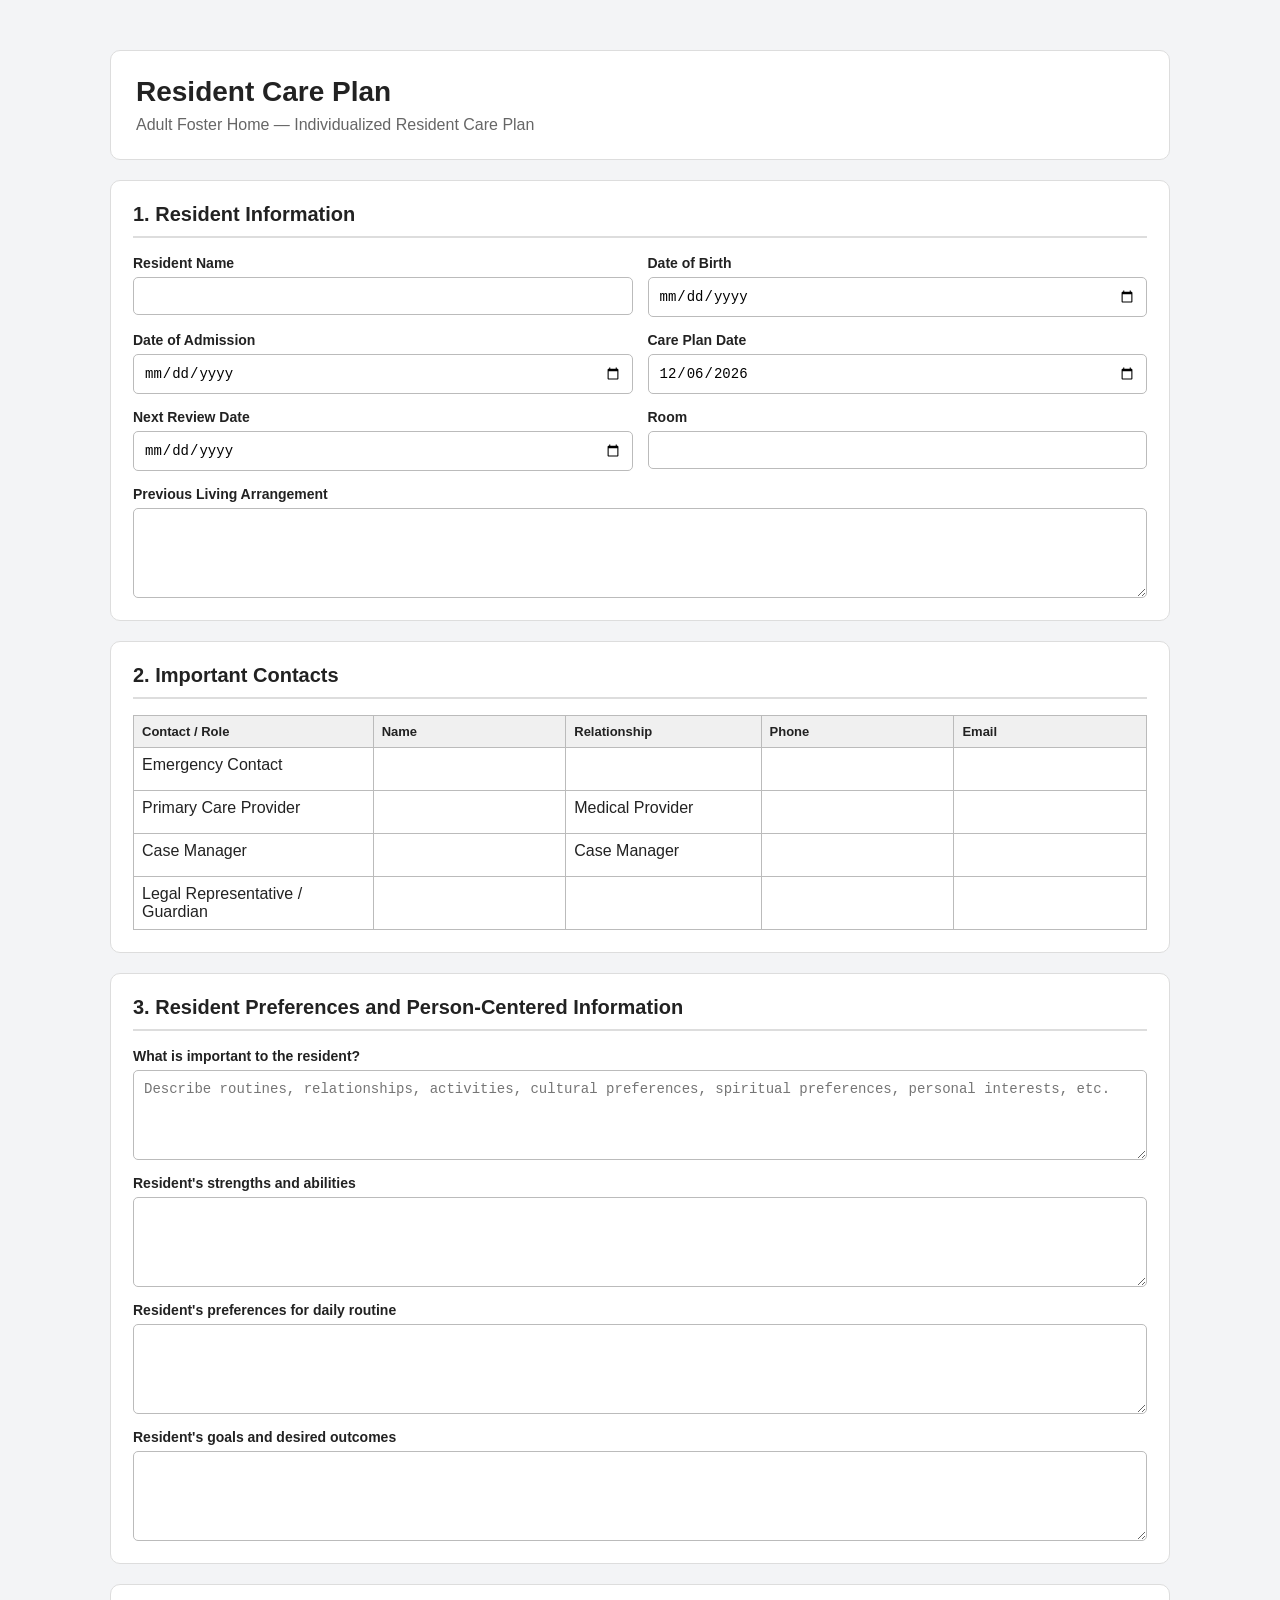
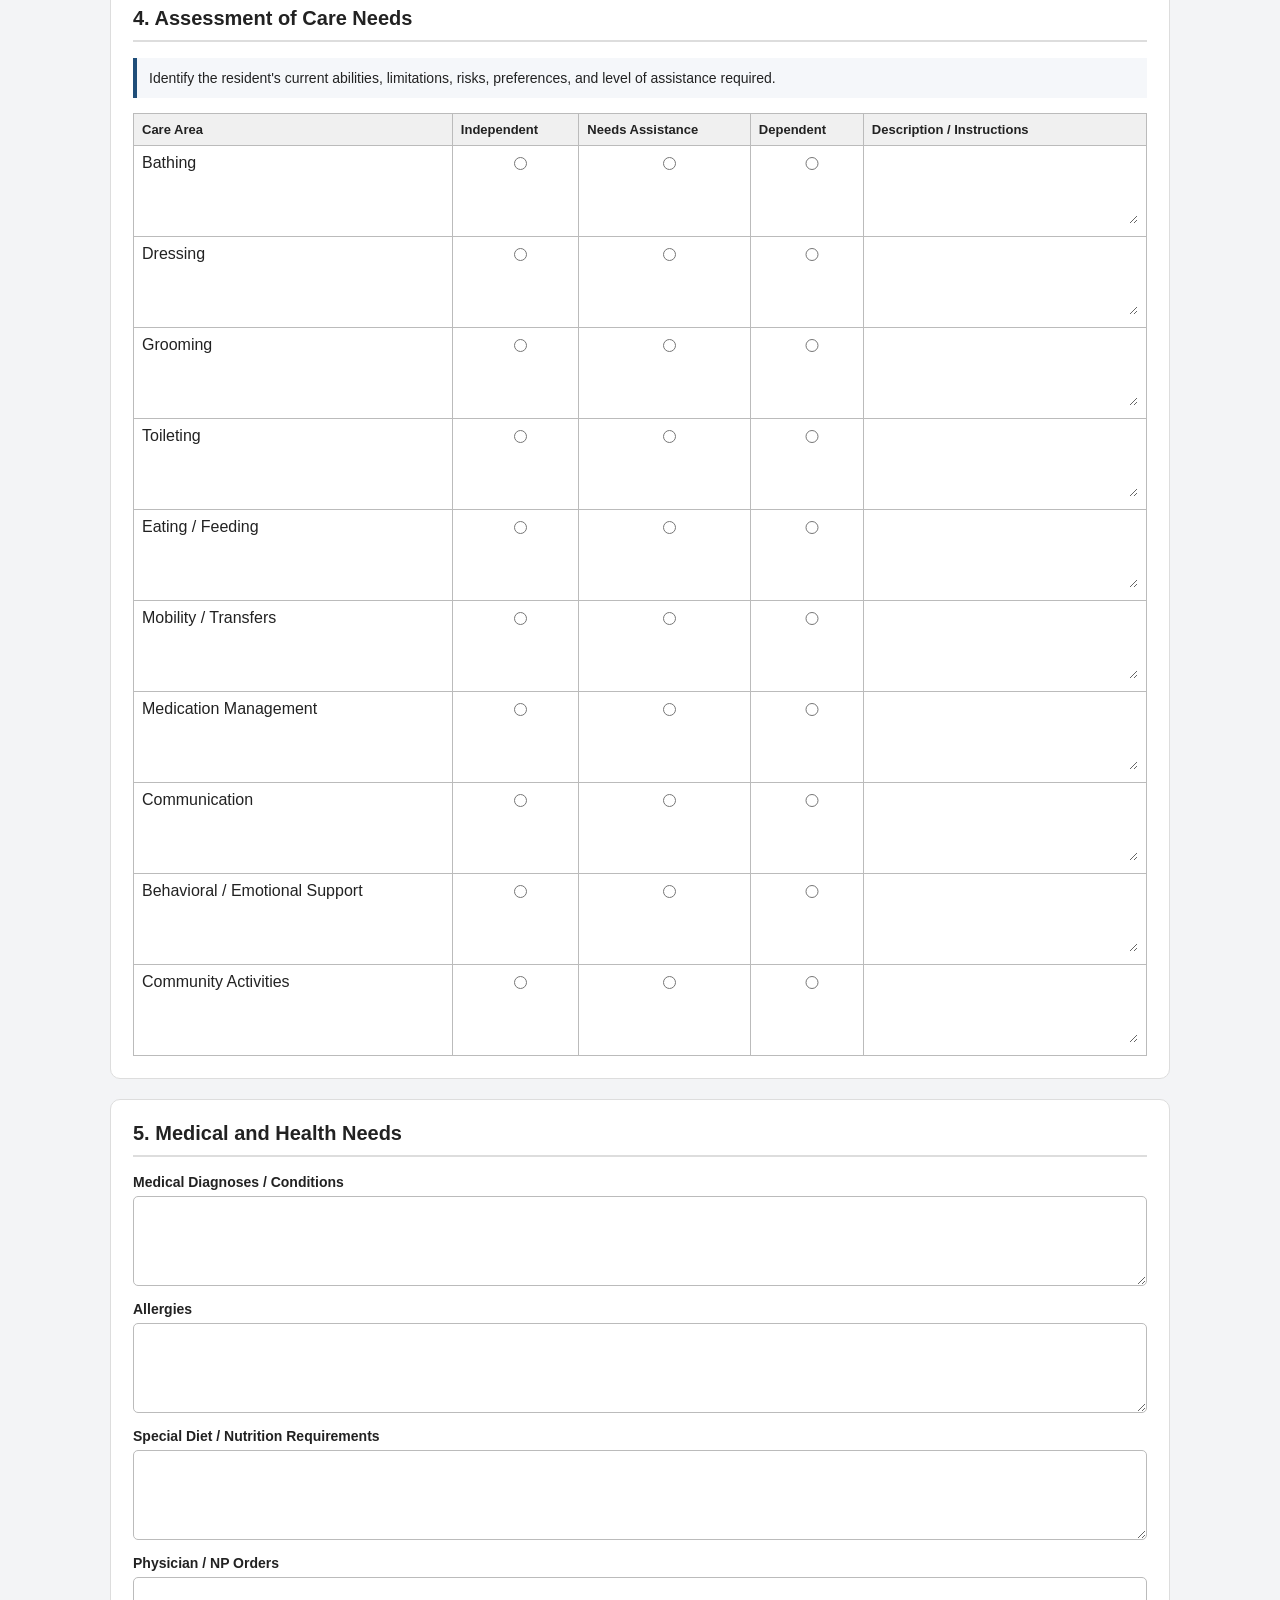
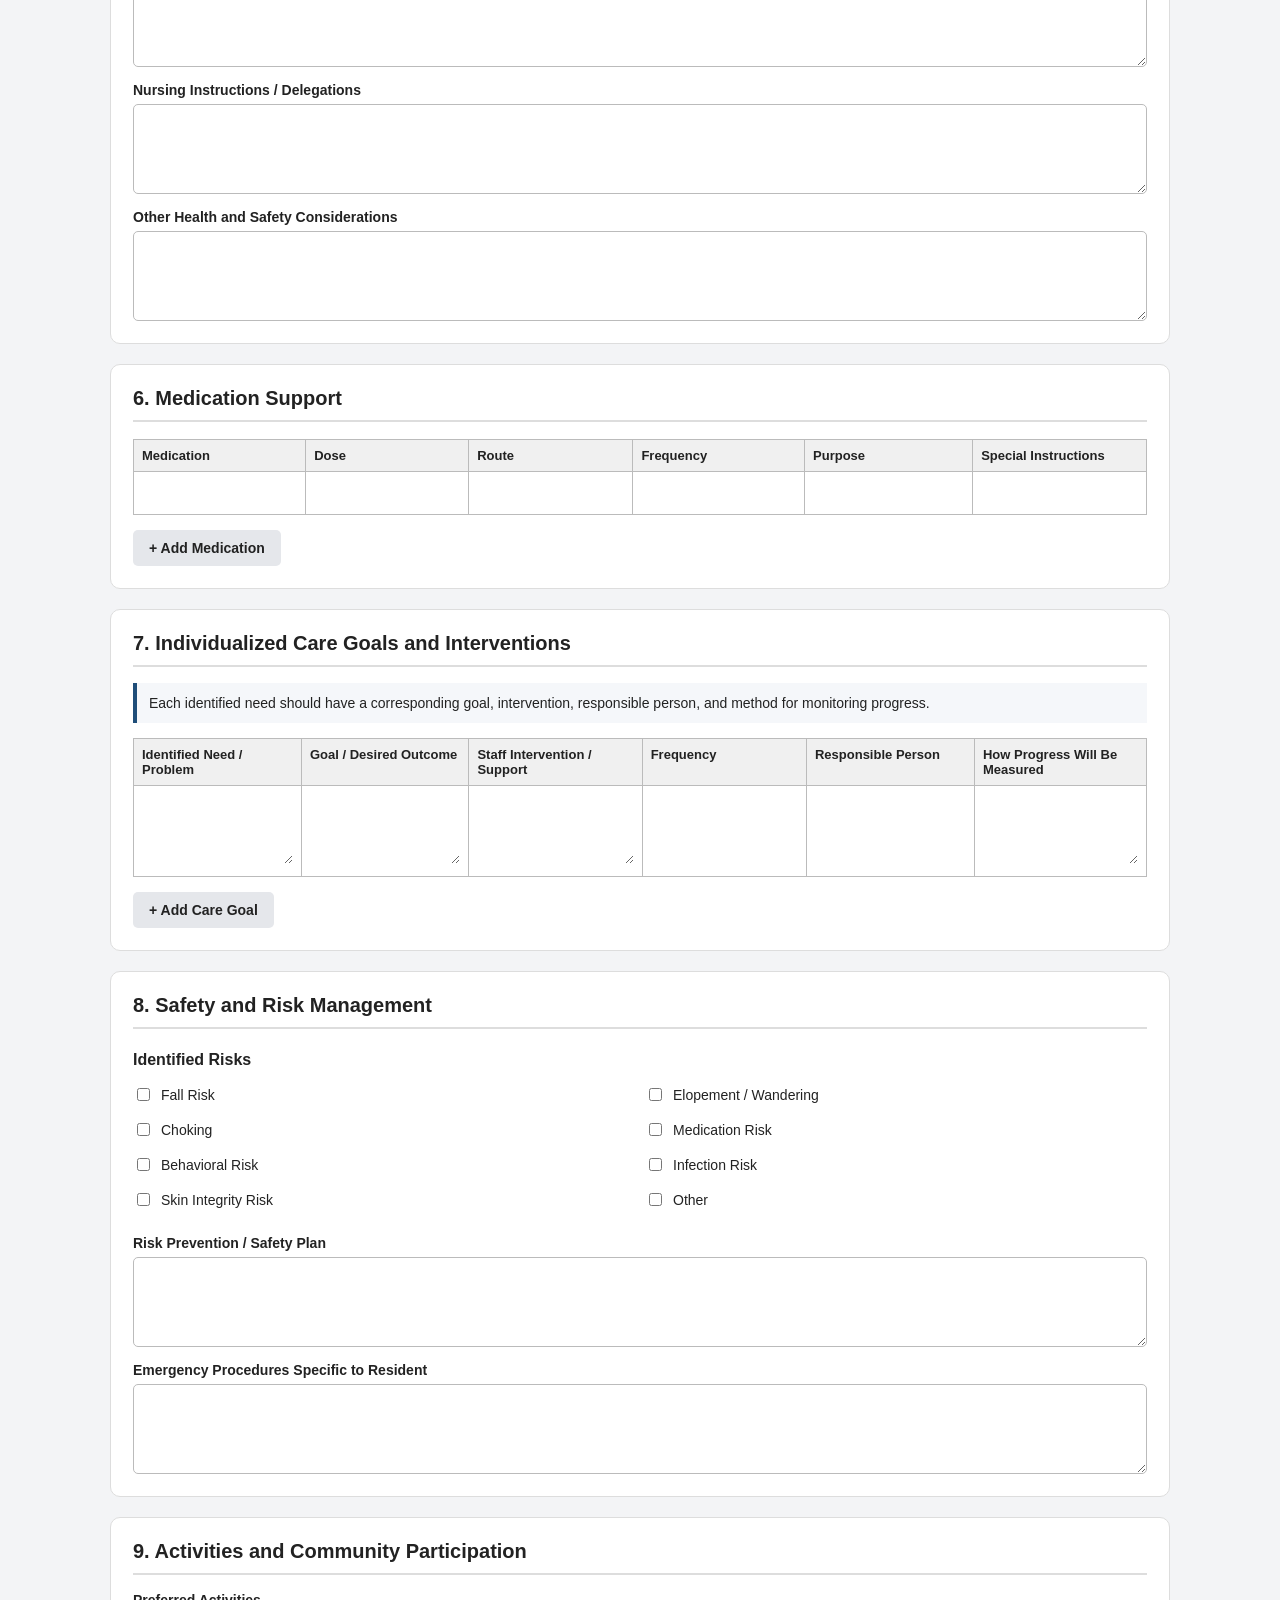
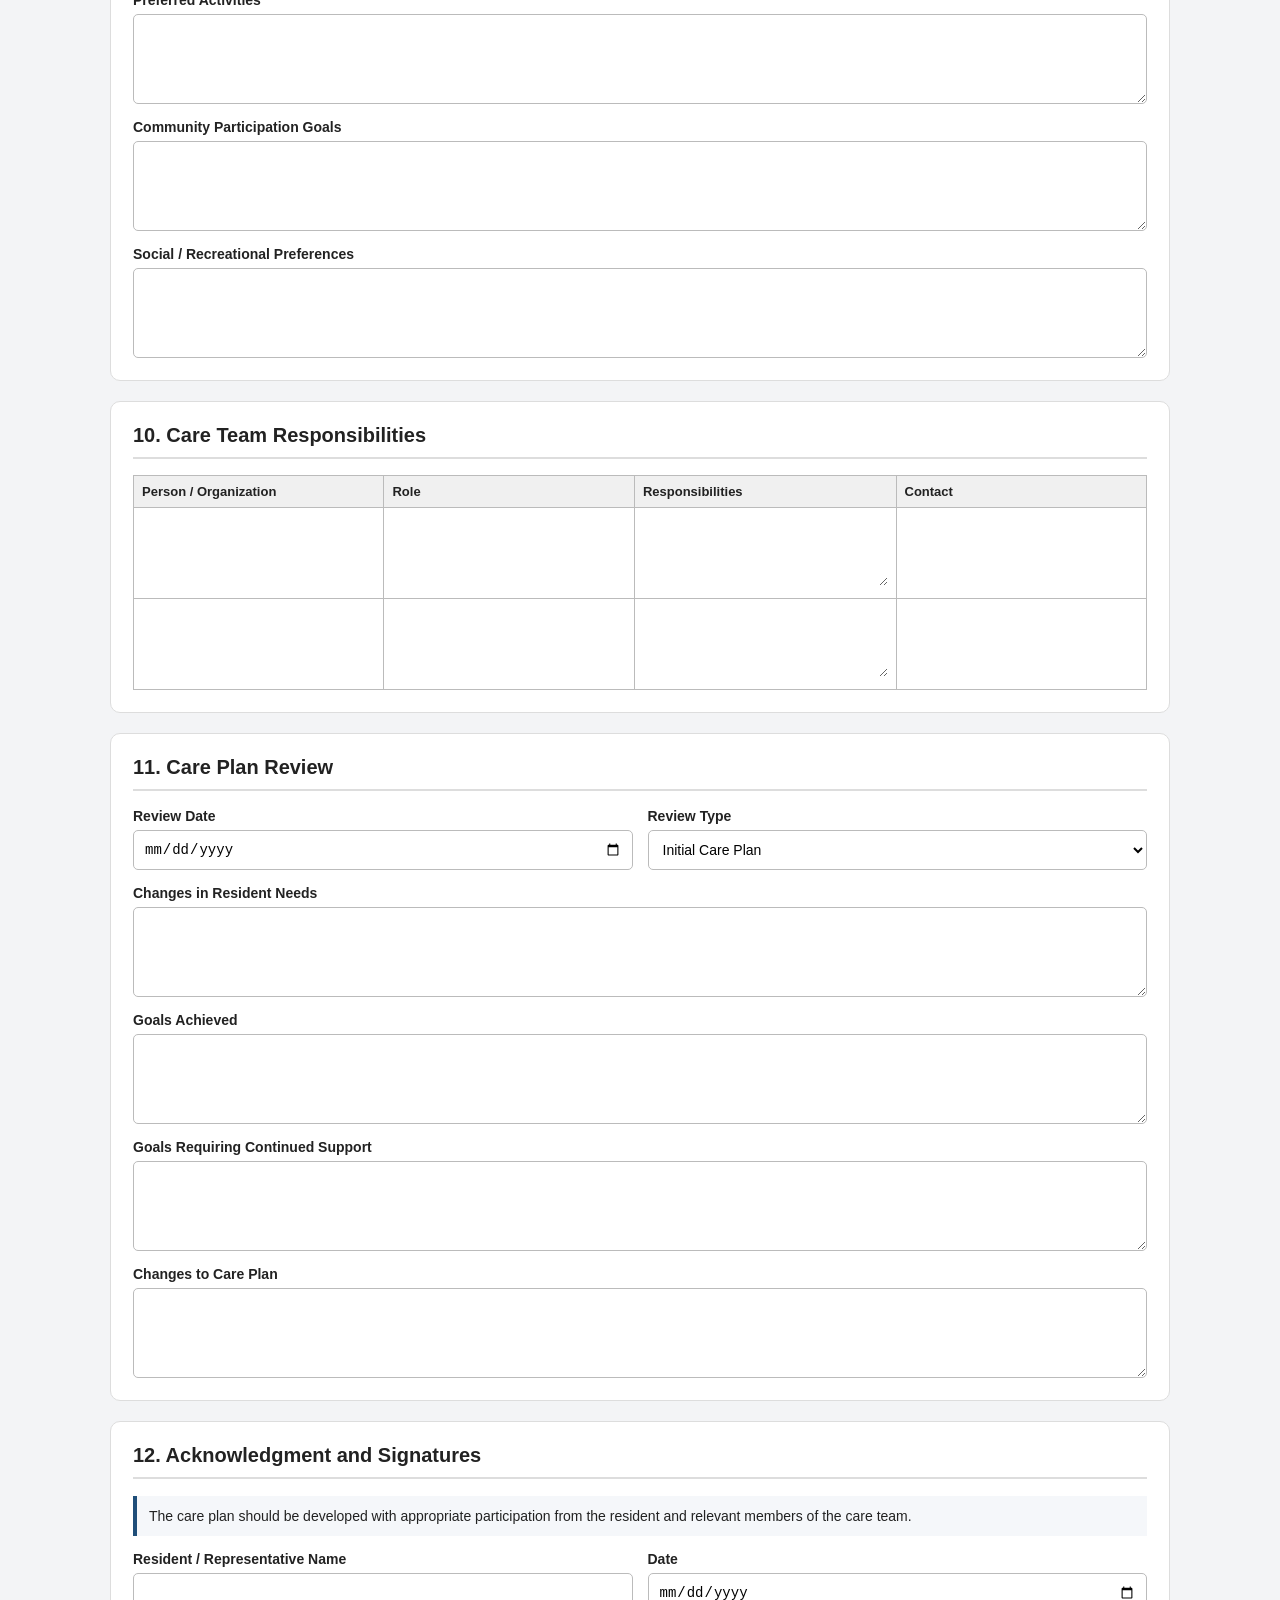
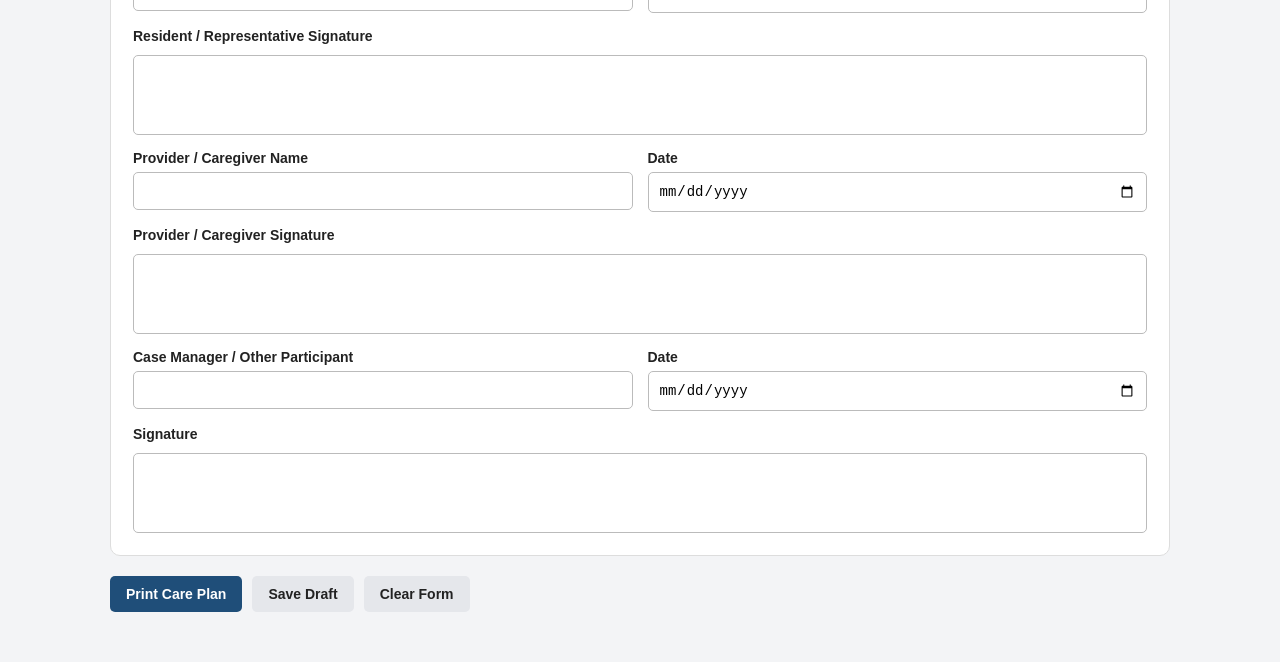
==== adl.html @ 26e9fd8a "servos web" ====
<!DOCTYPE html>
<html lang="en">
<head>
<meta charset="UTF-8">
<meta name="viewport" content="width=device-width, initial-scale=1.0">

<title>Resident Care Plan</title>

<style>
    * {
        box-sizing: border-box;
    }

    body {
        margin: 0;
        font-family: Arial, Helvetica, sans-serif;
        background: #f3f4f6;
        color: #222;
    }

    .container {
        max-width: 1100px;
        margin: 30px auto;
        padding: 20px;
    }

    .header {
        background: white;
        padding: 25px;
        border-radius: 10px;
        margin-bottom: 20px;
        border: 1px solid #ddd;
    }

    .header h1 {
        margin: 0 0 8px;
        font-size: 28px;
    }

    .header p {
        margin: 0;
        color: #666;
    }

    .section {
        background: white;
        padding: 22px;
        margin-bottom: 20px;
        border-radius: 10px;
        border: 1px solid #ddd;
    }

    .section h2 {
        margin-top: 0;
        padding-bottom: 10px;
        border-bottom: 2px solid #ddd;
        font-size: 20px;
    }

    .section h3 {
        font-size: 16px;
        margin-top: 22px;
    }

    .grid {
        display: grid;
        grid-template-columns: repeat(2, 1fr);
        gap: 15px;
    }

    .grid-3 {
        display: grid;
        grid-template-columns: repeat(3, 1fr);
        gap: 15px;
    }

    .field {
        display: flex;
        flex-direction: column;
    }

    label {
        font-weight: 600;
        margin-bottom: 6px;
        font-size: 14px;
    }

    input,
    select,
    textarea {
        width: 100%;
        padding: 10px;
        border: 1px solid #bbb;
        border-radius: 5px;
        font-size: 14px;
        background: white;
    }

    textarea {
        min-height: 90px;
        resize: vertical;
    }

    .full {
        grid-column: 1 / -1;
    }

    .checkbox-grid {
        display: grid;
        grid-template-columns: repeat(2, 1fr);
        gap: 10px;
    }

    .checkbox-item {
        display: flex;
        align-items: center;
        gap: 8px;
        font-weight: normal;
    }

    .checkbox-item input {
        width: auto;
    }

    table {
        width: 100%;
        border-collapse: collapse;
        margin-top: 15px;
    }

    th,
    td {
        border: 1px solid #bbb;
        padding: 8px;
        vertical-align: top;
    }

    th {
        background: #f0f0f0;
        text-align: left;
        font-size: 13px;
    }

    td input,
    td textarea,
    td select {
        border: none;
        border-radius: 0;
        padding: 5px;
    }

    td textarea {
        min-height: 70px;
    }

    .button-row {
        display: flex;
        gap: 10px;
        margin-top: 15px;
        flex-wrap: wrap;
    }

    button {
        padding: 10px 16px;
        border: none;
        border-radius: 5px;
        cursor: pointer;
        font-size: 14px;
        font-weight: 600;
    }

    .primary {
        background: #1f4e79;
        color: white;
    }

    .secondary {
        background: #e5e7eb;
        color: #222;
    }

    .danger {
        background: #b42318;
        color: white;
    }

    .signature-box {
        height: 80px;
        border: 1px solid #bbb;
        border-radius: 5px;
        margin-top: 5px;
    }

    .notice {
        padding: 12px;
        background: #f5f7fa;
        border-left: 4px solid #1f4e79;
        margin-bottom: 15px;
        font-size: 14px;
    }

    .review-status {
        padding: 10px;
        background: #f8f8f8;
        border-radius: 5px;
        margin-top: 10px;
    }

    @media (max-width: 700px) {
        .grid,
        .grid-3,
        .checkbox-grid {
            grid-template-columns: 1fr;
        }

        .container {
            margin: 10px auto;
            padding: 10px;
        }

        table {
            font-size: 12px;
        }

        .section {
            padding: 15px;
        }
    }

    @media print {
        body {
            background: white;
        }

        .container {
            max-width: none;
            margin: 0;
        }

        .button-row {
            display: none;
        }

        .section {
            border: 1px solid #999;
            break-inside: avoid;
        }
    }
</style>
</head>

<body>

<div class="container">

    <div class="header">
        <h1>Resident Care Plan</h1>
        <p>Adult Foster Home — Individualized Resident Care Plan</p>
    </div>

    <!-- RESIDENT INFORMATION -->

    <div class="section">

        <h2>1. Resident Information</h2>

        <div class="grid">

            <div class="field">
                <label>Resident Name</label>
                <input type="text" id="residentName">
            </div>

            <div class="field">
                <label>Date of Birth</label>
                <input type="date" id="dob">
            </div>

            <div class="field">
                <label>Date of Admission</label>
                <input type="date" id="admissionDate">
            </div>

            <div class="field">
                <label>Care Plan Date</label>
                <input type="date" id="carePlanDate">
            </div>

            <div class="field">
                <label>Next Review Date</label>
                <input type="date" id="reviewDate">
            </div>

            <div class="field">
                <label>Room</label>
                <input type="text">
            </div>

            <div class="field full">
                <label>Previous Living Arrangement</label>
                <textarea></textarea>
            </div>

        </div>

    </div>


    <!-- CONTACTS -->

    <div class="section">

        <h2>2. Important Contacts</h2>

        <table>

            <thead>
                <tr>
                    <th>Contact / Role</th>
                    <th>Name</th>
                    <th>Relationship</th>
                    <th>Phone</th>
                    <th>Email</th>
                </tr>
            </thead>

            <tbody>

                <tr>
                    <td>Emergency Contact</td>
                    <td><input type="text"></td>
                    <td><input type="text"></td>
                    <td><input type="tel"></td>
                    <td><input type="email"></td>
                </tr>

                <tr>
                    <td>Primary Care Provider</td>
                    <td><input type="text"></td>
                    <td>Medical Provider</td>
                    <td><input type="tel"></td>
                    <td><input type="email"></td>
                </tr>

                <tr>
                    <td>Case Manager</td>
                    <td><input type="text"></td>
                    <td>Case Manager</td>
                    <td><input type="tel"></td>
                    <td><input type="email"></td>
                </tr>

                <tr>
                    <td>Legal Representative / Guardian</td>
                    <td><input type="text"></td>
                    <td><input type="text"></td>
                    <td><input type="tel"></td>
                    <td><input type="email"></td>
                </tr>

            </tbody>

        </table>

    </div>


    <!-- PERSON CENTERED INFORMATION -->

    <div class="section">

        <h2>3. Resident Preferences and Person-Centered Information</h2>

        <div class="grid">

            <div class="field full">
                <label>What is important to the resident?</label>
                <textarea
                    placeholder="Describe routines, relationships, activities, cultural preferences, spiritual preferences, personal interests, etc."></textarea>
            </div>

            <div class="field full">
                <label>Resident's strengths and abilities</label>
                <textarea></textarea>
            </div>

            <div class="field full">
                <label>Resident's preferences for daily routine</label>
                <textarea></textarea>
            </div>

            <div class="field full">
                <label>Resident's goals and desired outcomes</label>
                <textarea></textarea>
            </div>

        </div>

    </div>


    <!-- ASSESSMENT -->

    <div class="section">

        <h2>4. Assessment of Care Needs</h2>

        <div class="notice">
            Identify the resident's current abilities, limitations, risks, preferences,
            and level of assistance required.
        </div>

        <table>

            <thead>
                <tr>
                    <th>Care Area</th>
                    <th>Independent</th>
                    <th>Needs Assistance</th>
                    <th>Dependent</th>
                    <th>Description / Instructions</th>
                </tr>
            </thead>

            <tbody>

                <tr>
                    <td>Bathing</td>
                    <td><input type="radio" name="bathing"></td>
                    <td><input type="radio" name="bathing"></td>
                    <td><input type="radio" name="bathing"></td>
                    <td><textarea></textarea></td>
                </tr>

                <tr>
                    <td>Dressing</td>
                    <td><input type="radio" name="dressing"></td>
                    <td><input type="radio" name="dressing"></td>
                    <td><input type="radio" name="dressing"></td>
                    <td><textarea></textarea></td>
                </tr>

                <tr>
                    <td>Grooming</td>
                    <td><input type="radio" name="grooming"></td>
                    <td><input type="radio" name="grooming"></td>
                    <td><input type="radio" name="grooming"></td>
                    <td><textarea></textarea></td>
                </tr>

                <tr>
                    <td>Toileting</td>
                    <td><input type="radio" name="toileting"></td>
                    <td><input type="radio" name="toileting"></td>
                    <td><input type="radio" name="toileting"></td>
                    <td><textarea></textarea></td>
                </tr>

                <tr>
                    <td>Eating / Feeding</td>
                    <td><input type="radio" name="eating"></td>
                    <td><input type="radio" name="eating"></td>
                    <td><input type="radio" name="eating"></td>
                    <td><textarea></textarea></td>
                </tr>

                <tr>
                    <td>Mobility / Transfers</td>
                    <td><input type="radio" name="mobility"></td>
                    <td><input type="radio" name="mobility"></td>
                    <td><input type="radio" name="mobility"></td>
                    <td><textarea></textarea></td>
                </tr>

                <tr>
                    <td>Medication Management</td>
                    <td><input type="radio" name="medication"></td>
                    <td><input type="radio" name="medication"></td>
                    <td><input type="radio" name="medication"></td>
                    <td><textarea></textarea></td>
                </tr>

                <tr>
                    <td>Communication</td>
                    <td><input type="radio" name="communication"></td>
                    <td><input type="radio" name="communication"></td>
                    <td><input type="radio" name="communication"></td>
                    <td><textarea></textarea></td>
                </tr>

                <tr>
                    <td>Behavioral / Emotional Support</td>
                    <td><input type="radio" name="behavior"></td>
                    <td><input type="radio" name="behavior"></td>
                    <td><input type="radio" name="behavior"></td>
                    <td><textarea></textarea></td>
                </tr>

                <tr>
                    <td>Community Activities</td>
                    <td><input type="radio" name="community"></td>
                    <td><input type="radio" name="community"></td>
                    <td><input type="radio" name="community"></td>
                    <td><textarea></textarea></td>
                </tr>

            </tbody>

        </table>

    </div>


    <!-- MEDICAL -->

    <div class="section">

        <h2>5. Medical and Health Needs</h2>

        <div class="grid">

            <div class="field full">
                <label>Medical Diagnoses / Conditions</label>
                <textarea></textarea>
            </div>

            <div class="field full">
                <label>Allergies</label>
                <textarea></textarea>
            </div>

            <div class="field full">
                <label>Special Diet / Nutrition Requirements</label>
                <textarea></textarea>
            </div>

            <div class="field full">
                <label>Physician / NP Orders</label>
                <textarea></textarea>
            </div>

            <div class="field full">
                <label>Nursing Instructions / Delegations</label>
                <textarea></textarea>
            </div>

            <div class="field full">
                <label>Other Health and Safety Considerations</label>
                <textarea></textarea>
            </div>

        </div>

    </div>


    <!-- MEDICATION -->

    <div class="section">

        <h2>6. Medication Support</h2>

        <table id="medicationTable">

            <thead>
                <tr>
                    <th>Medication</th>
                    <th>Dose</th>
                    <th>Route</th>
                    <th>Frequency</th>
                    <th>Purpose</th>
                    <th>Special Instructions</th>
                </tr>
            </thead>

            <tbody>

                <tr>
                    <td><input type="text"></td>
                    <td><input type="text"></td>
                    <td><input type="text"></td>
                    <td><input type="text"></td>
                    <td><input type="text"></td>
                    <td><input type="text"></td>
                </tr>

            </tbody>

        </table>

        <div class="button-row">
            <button class="secondary" onclick="addMedication()">
                + Add Medication
            </button>
        </div>

    </div>


    <!-- CARE GOALS -->

    <div class="section">

        <h2>7. Individualized Care Goals and Interventions</h2>

        <div class="notice">
            Each identified need should have a corresponding goal, intervention,
            responsible person, and method for monitoring progress.
        </div>

        <table id="goalTable">

            <thead>

                <tr>
                    <th>Identified Need / Problem</th>
                    <th>Goal / Desired Outcome</th>
                    <th>Staff Intervention / Support</th>
                    <th>Frequency</th>
                    <th>Responsible Person</th>
                    <th>How Progress Will Be Measured</th>
                </tr>

            </thead>

            <tbody>

                <tr>

                    <td>
                        <textarea></textarea>
                    </td>

                    <td>
                        <textarea></textarea>
                    </td>

                    <td>
                        <textarea></textarea>
                    </td>

                    <td>
                        <input type="text">
                    </td>

                    <td>
                        <input type="text">
                    </td>

                    <td>
                        <textarea></textarea>
                    </td>

                </tr>

            </tbody>

        </table>

        <div class="button-row">

            <button class="secondary" onclick="addGoal()">
                + Add Care Goal
            </button>

        </div>

    </div>


    <!-- SAFETY -->

    <div class="section">

        <h2>8. Safety and Risk Management</h2>

        <h3>Identified Risks</h3>

        <div class="checkbox-grid">

            <label class="checkbox-item">
                <input type="checkbox">
                Fall Risk
            </label>

            <label class="checkbox-item">
                <input type="checkbox">
                Elopement / Wandering
            </label>

            <label class="checkbox-item">
                <input type="checkbox">
                Choking
            </label>

            <label class="checkbox-item">
                <input type="checkbox">
                Medication Risk
            </label>

            <label class="checkbox-item">
                <input type="checkbox">
                Behavioral Risk
            </label>

            <label class="checkbox-item">
                <input type="checkbox">
                Infection Risk
            </label>

            <label class="checkbox-item">
                <input type="checkbox">
                Skin Integrity Risk
            </label>

            <label class="checkbox-item">
                <input type="checkbox">
                Other
            </label>

        </div>

        <div class="grid" style="margin-top:20px;">

            <div class="field full">
                <label>Risk Prevention / Safety Plan</label>
                <textarea></textarea>
            </div>

            <div class="field full">
                <label>Emergency Procedures Specific to Resident</label>
                <textarea></textarea>
            </div>

        </div>

    </div>


    <!-- ACTIVITIES -->

    <div class="section">

        <h2>9. Activities and Community Participation</h2>

        <div class="grid">

            <div class="field full">
                <label>Preferred Activities</label>
                <textarea></textarea>
            </div>

            <div class="field full">
                <label>Community Participation Goals</label>
                <textarea></textarea>
            </div>

            <div class="field full">
                <label>Social / Recreational Preferences</label>
                <textarea></textarea>
            </div>

        </div>

    </div>


    <!-- CARE TEAM -->

    <div class="section">

        <h2>10. Care Team Responsibilities</h2>

        <table>

            <thead>

                <tr>
                    <th>Person / Organization</th>
                    <th>Role</th>
                    <th>Responsibilities</th>
                    <th>Contact</th>
                </tr>

            </thead>

            <tbody>

                <tr>
                    <td><input type="text"></td>
                    <td><input type="text"></td>
                    <td><textarea></textarea></td>
                    <td><input type="text"></td>
                </tr>

                <tr>
                    <td><input type="text"></td>
                    <td><input type="text"></td>
                    <td><textarea></textarea></td>
                    <td><input type="text"></td>
                </tr>

            </tbody>

        </table>

    </div>


    <!-- REVIEW -->

    <div class="section">

        <h2>11. Care Plan Review</h2>

        <div class="grid">

            <div class="field">
                <label>Review Date</label>
                <input type="date">
            </div>

            <div class="field">
                <label>Review Type</label>

                <select>

                    <option>Initial Care Plan</option>
                    <option>Six-Month Review</option>
                    <option>Change in Condition</option>
                    <option>Significant Change</option>
                    <option>Other</option>

                </select>

            </div>

            <div class="field full">
                <label>Changes in Resident Needs</label>
                <textarea></textarea>
            </div>

            <div class="field full">
                <label>Goals Achieved</label>
                <textarea></textarea>
            </div>

            <div class="field full">
                <label>Goals Requiring Continued Support</label>
                <textarea></textarea>
            </div>

            <div class="field full">
                <label>Changes to Care Plan</label>
                <textarea></textarea>
            </div>

        </div>

    </div>


    <!-- SIGNATURES -->

    <div class="section">

        <h2>12. Acknowledgment and Signatures</h2>

        <div class="notice">
            The care plan should be developed with appropriate participation
            from the resident and relevant members of the care team.
        </div>

        <div class="grid">

            <div class="field">
                <label>Resident / Representative Name</label>
                <input type="text">
            </div>

            <div class="field">
                <label>Date</label>
                <input type="date">
            </div>

            <div class="field full">
                <label>Resident / Representative Signature</label>
                <div class="signature-box"></div>
            </div>


            <div class="field">
                <label>Provider / Caregiver Name</label>
                <input type="text">
            </div>

            <div class="field">
                <label>Date</label>
                <input type="date">
            </div>

            <div class="field full">
                <label>Provider / Caregiver Signature</label>
                <div class="signature-box"></div>
            </div>


            <div class="field">
                <label>Case Manager / Other Participant</label>
                <input type="text">
            </div>

            <div class="field">
                <label>Date</label>
                <input type="date">
            </div>

            <div class="field full">
                <label>Signature</label>
                <div class="signature-box"></div>
            </div>

        </div>

    </div>


    <!-- BUTTONS -->

    <div class="button-row">

        <button class="primary" onclick="window.print()">
            Print Care Plan
        </button>

        <button class="secondary" onclick="saveForm()">
            Save Draft
        </button>

        <button class="secondary" onclick="clearForm()">
            Clear Form
        </button>

    </div>

</div>


<script>

function addMedication() {

    const table = document
        .getElementById("medicationTable")
        .getElementsByTagName("tbody")[0];

    const row = table.insertRow();

    for (let i = 0; i < 6; i++) {

        const cell = row.insertCell();

        const input = document.createElement("input");

        input.type = "text";

        cell.appendChild(input);
    }
}


function addGoal() {

    const table = document
        .getElementById("goalTable")
        .getElementsByTagName("tbody")[0];

    const row = table.insertRow();

    for (let i = 0; i < 6; i++) {

        const cell = row.insertCell();

        if (i === 3 || i === 4) {

            const input = document.createElement("input");

            input.type = "text";

            cell.appendChild(input);

        } else {

            const textarea = document.createElement("textarea");

            cell.appendChild(textarea);
        }
    }
}


function saveForm() {

    const formData = {};

    document
        .querySelectorAll("input, textarea, select")
        .forEach((element, index) => {

            if (element.type === "checkbox" ||
                element.type === "radio") {

                formData["field_" + index] = element.checked;

            } else {

                formData["field_" + index] = element.value;
            }

        });

    localStorage.setItem(
        "residentCarePlan",
        JSON.stringify(formData)
    );

    alert("Care plan draft saved on this device.");
}


function clearForm() {

    if (!confirm("Clear all care-plan information?")) {
        return;
    }

    document
        .querySelectorAll("input, textarea, select")
        .forEach(element => {

            if (element.type === "checkbox" ||
                element.type === "radio") {

                element.checked = false;

            } else {

                element.value = "";
            }

        });
}


window.onload = function() {

    const today = new Date()
        .toISOString()
        .split("T")[0];

    const carePlanDate =
        document.getElementById("carePlanDate");

    if (carePlanDate) {
        carePlanDate.value = today;
    }

};

</script>

</body>
</html>
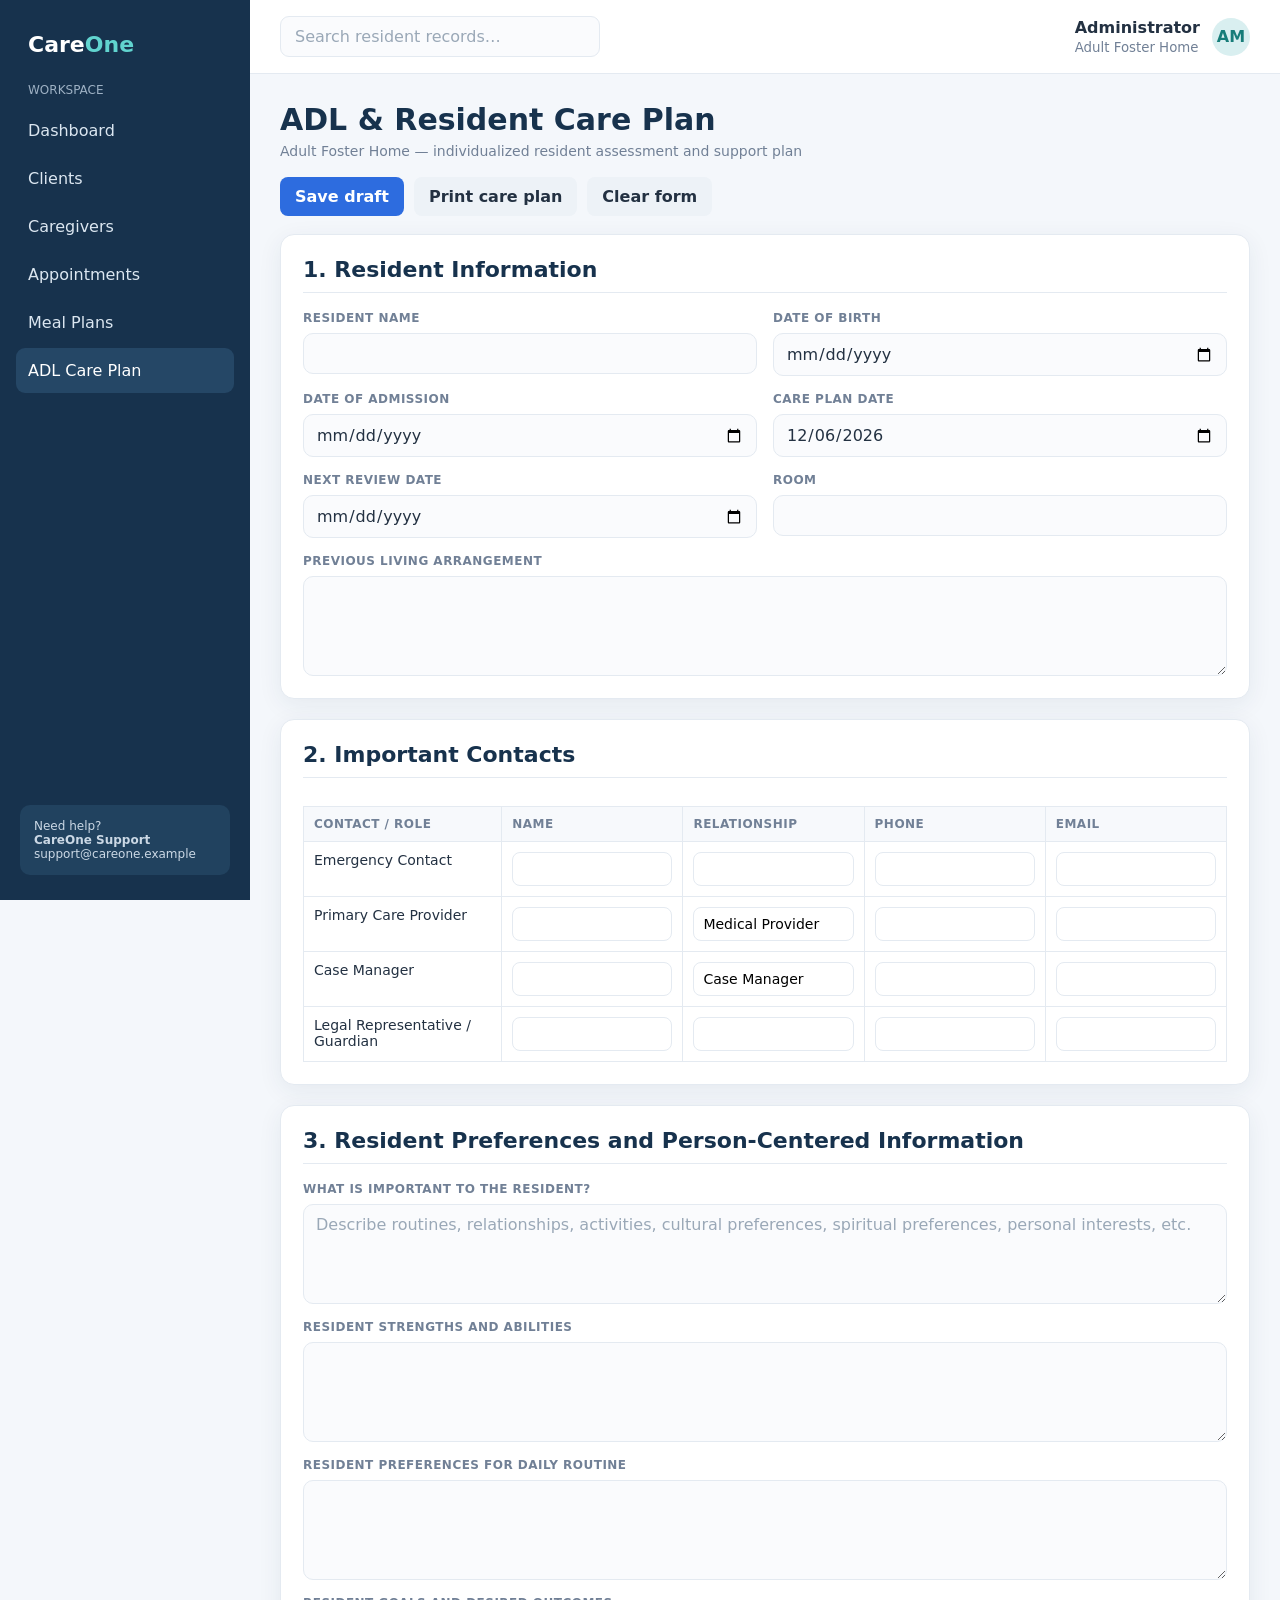
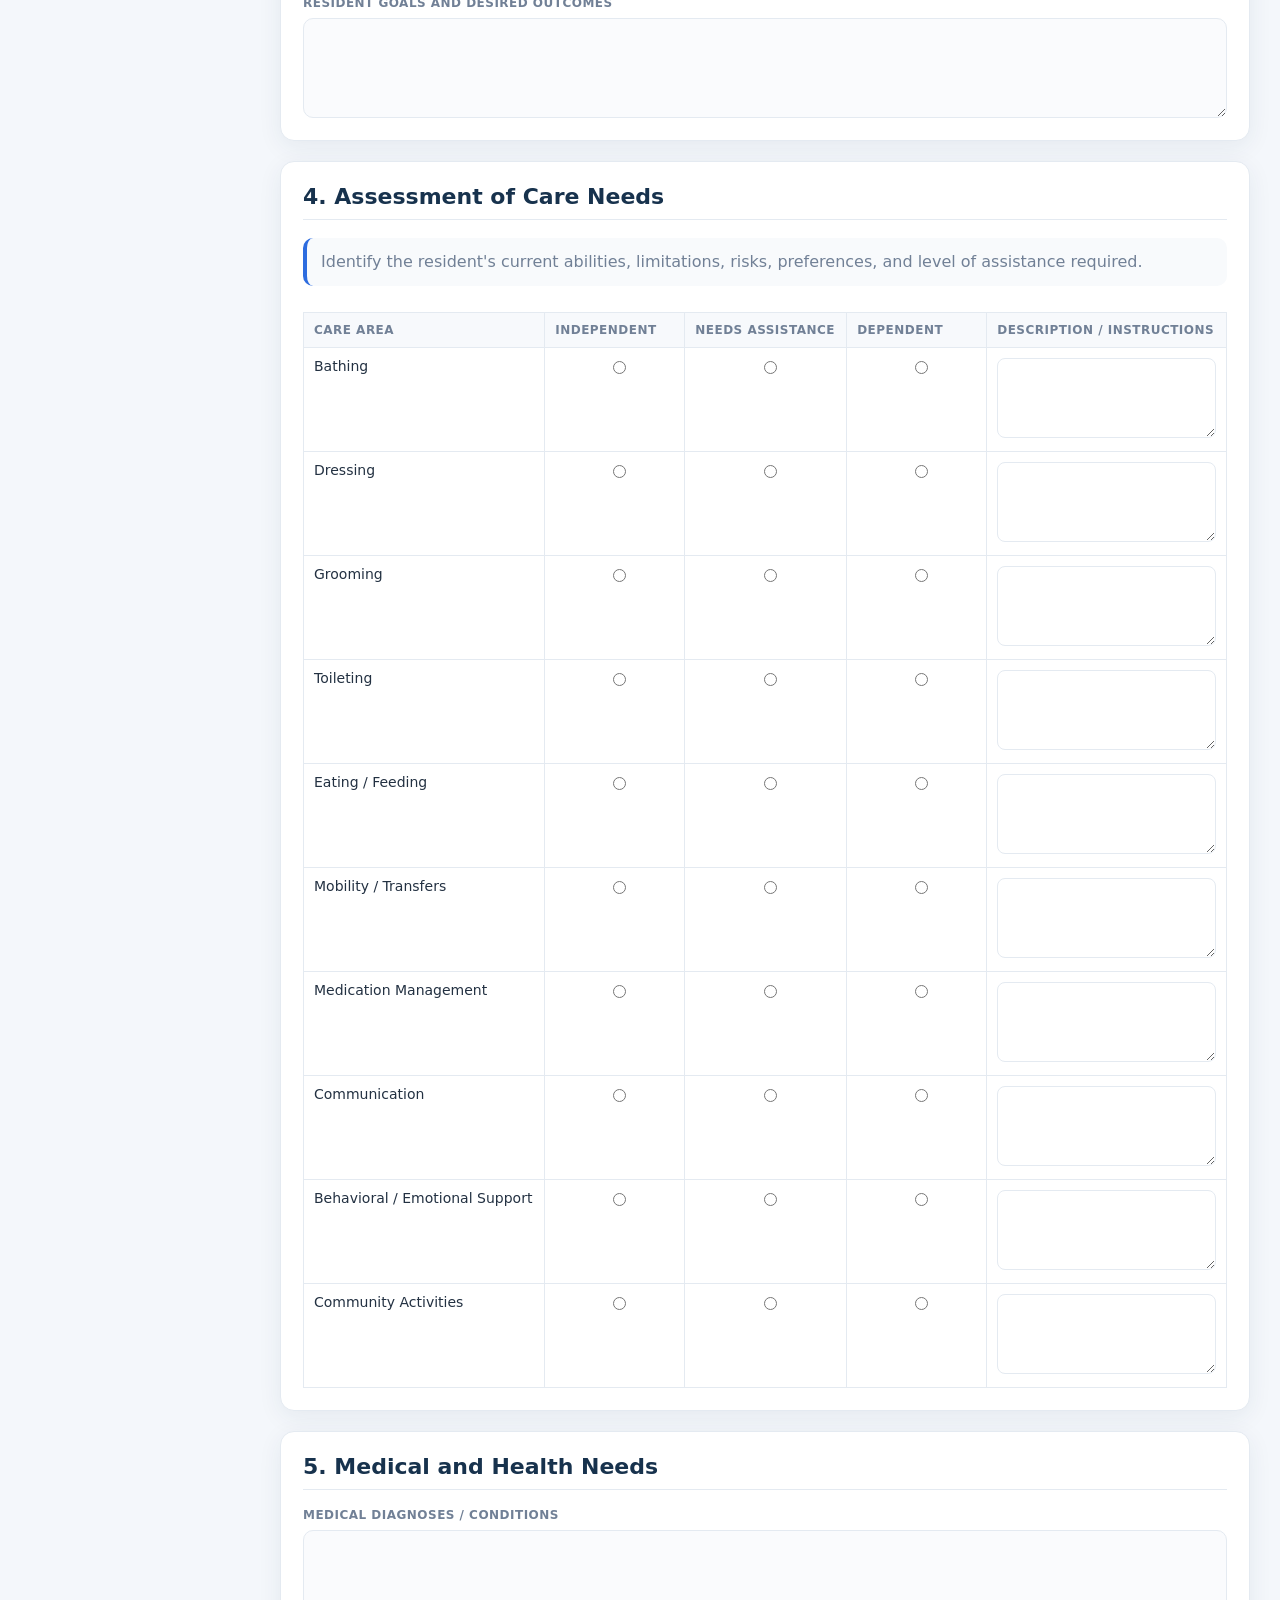
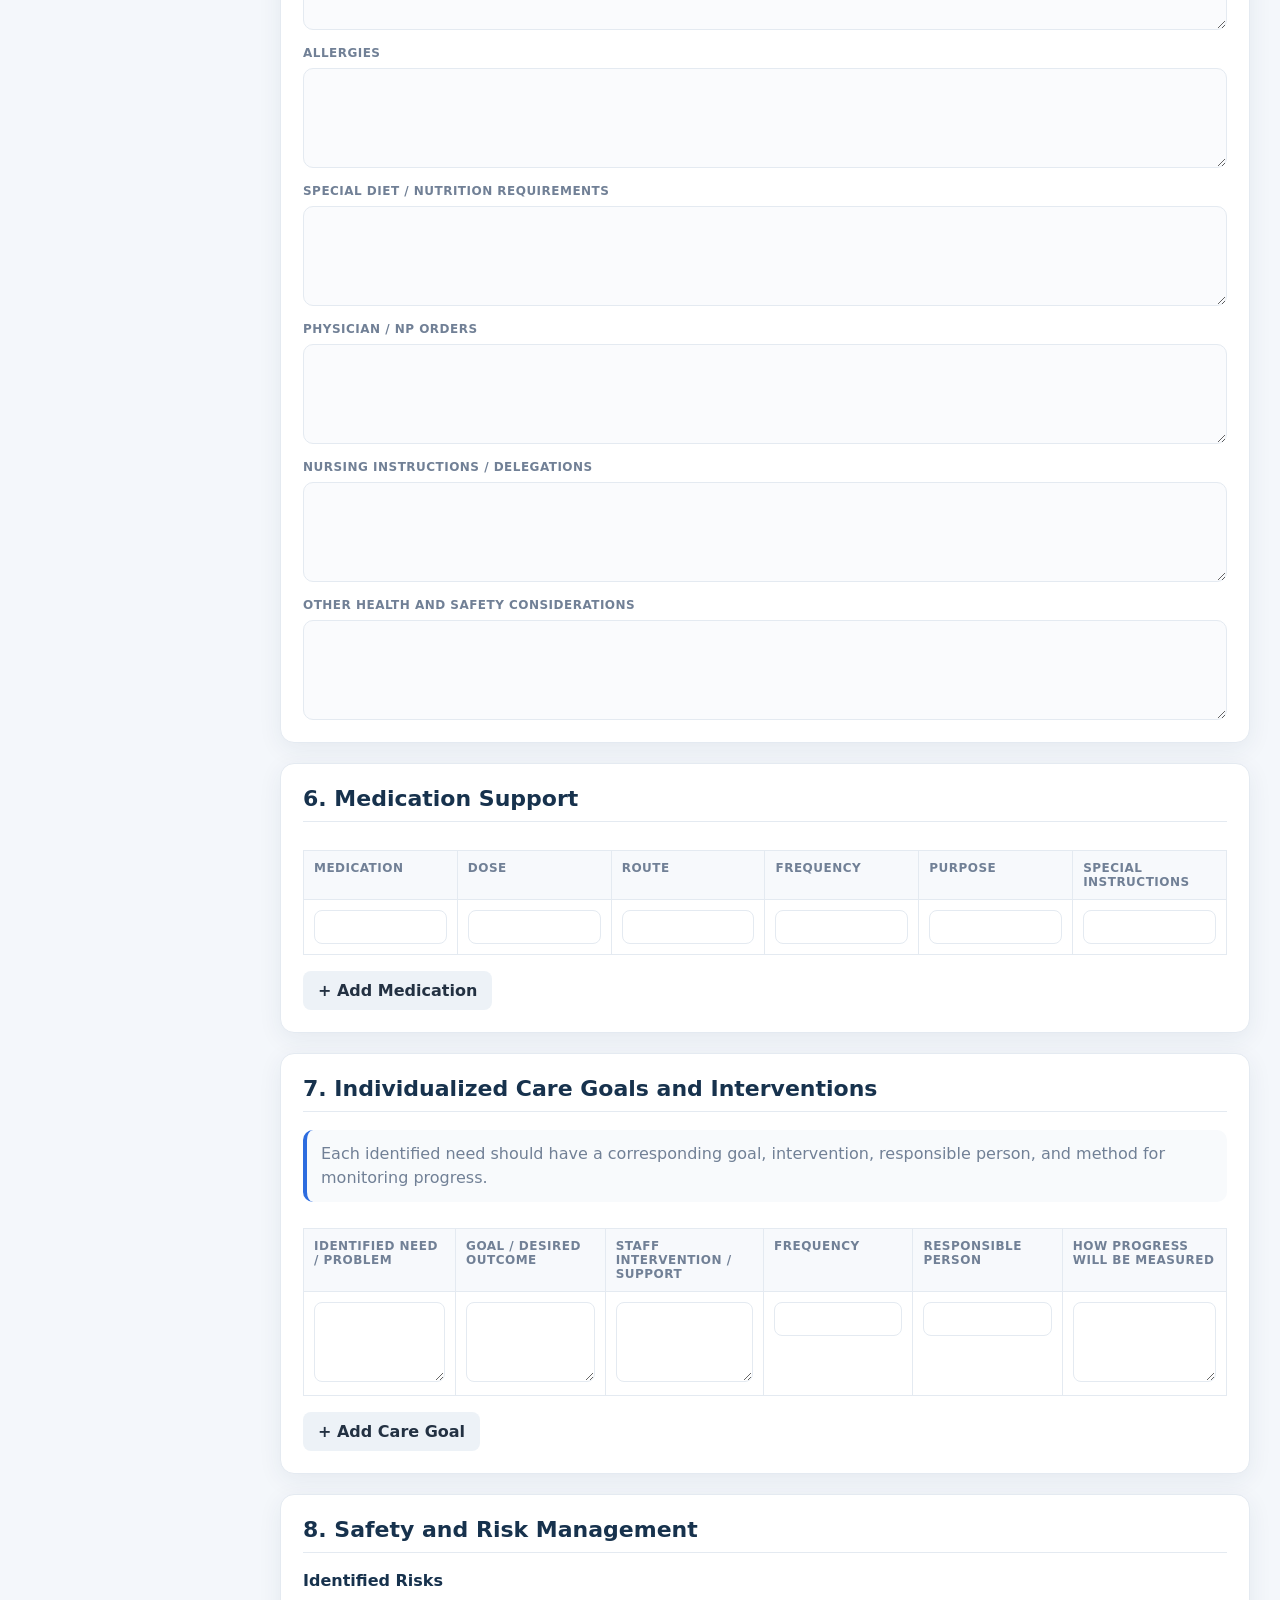
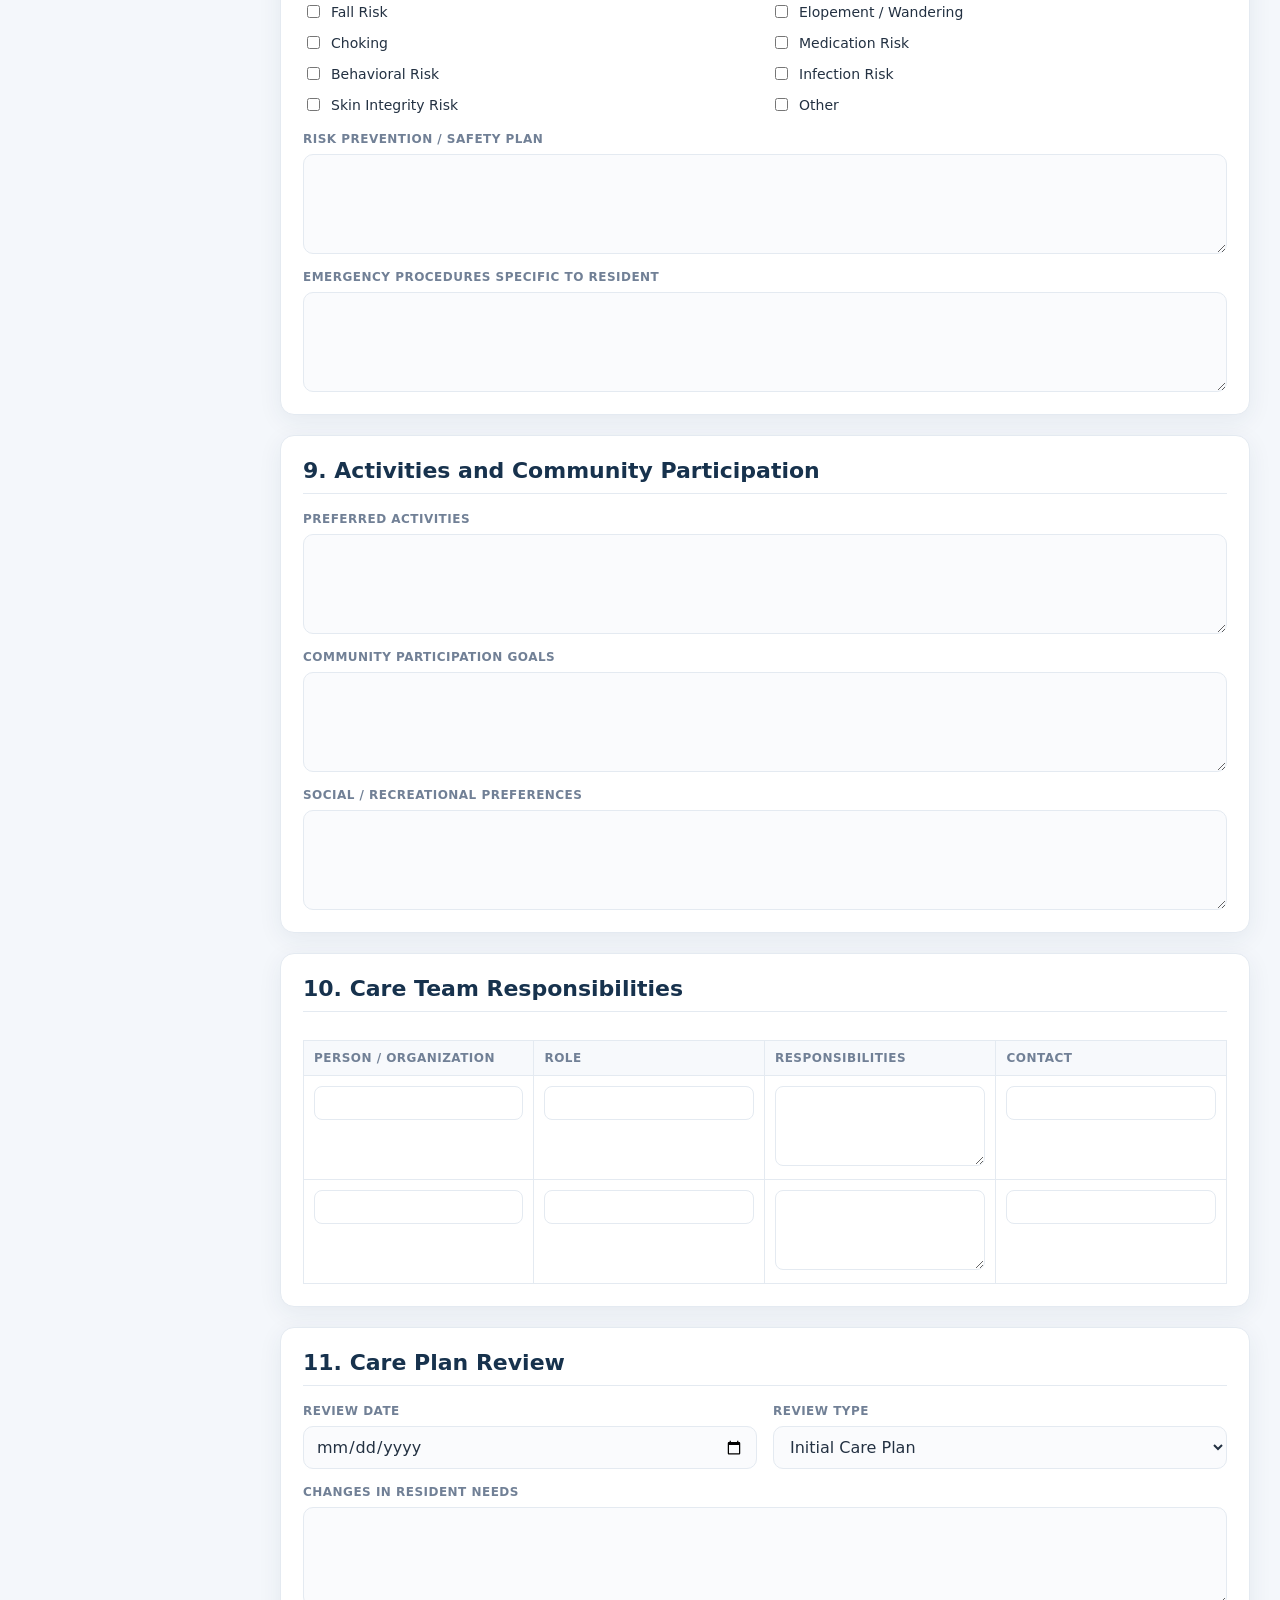
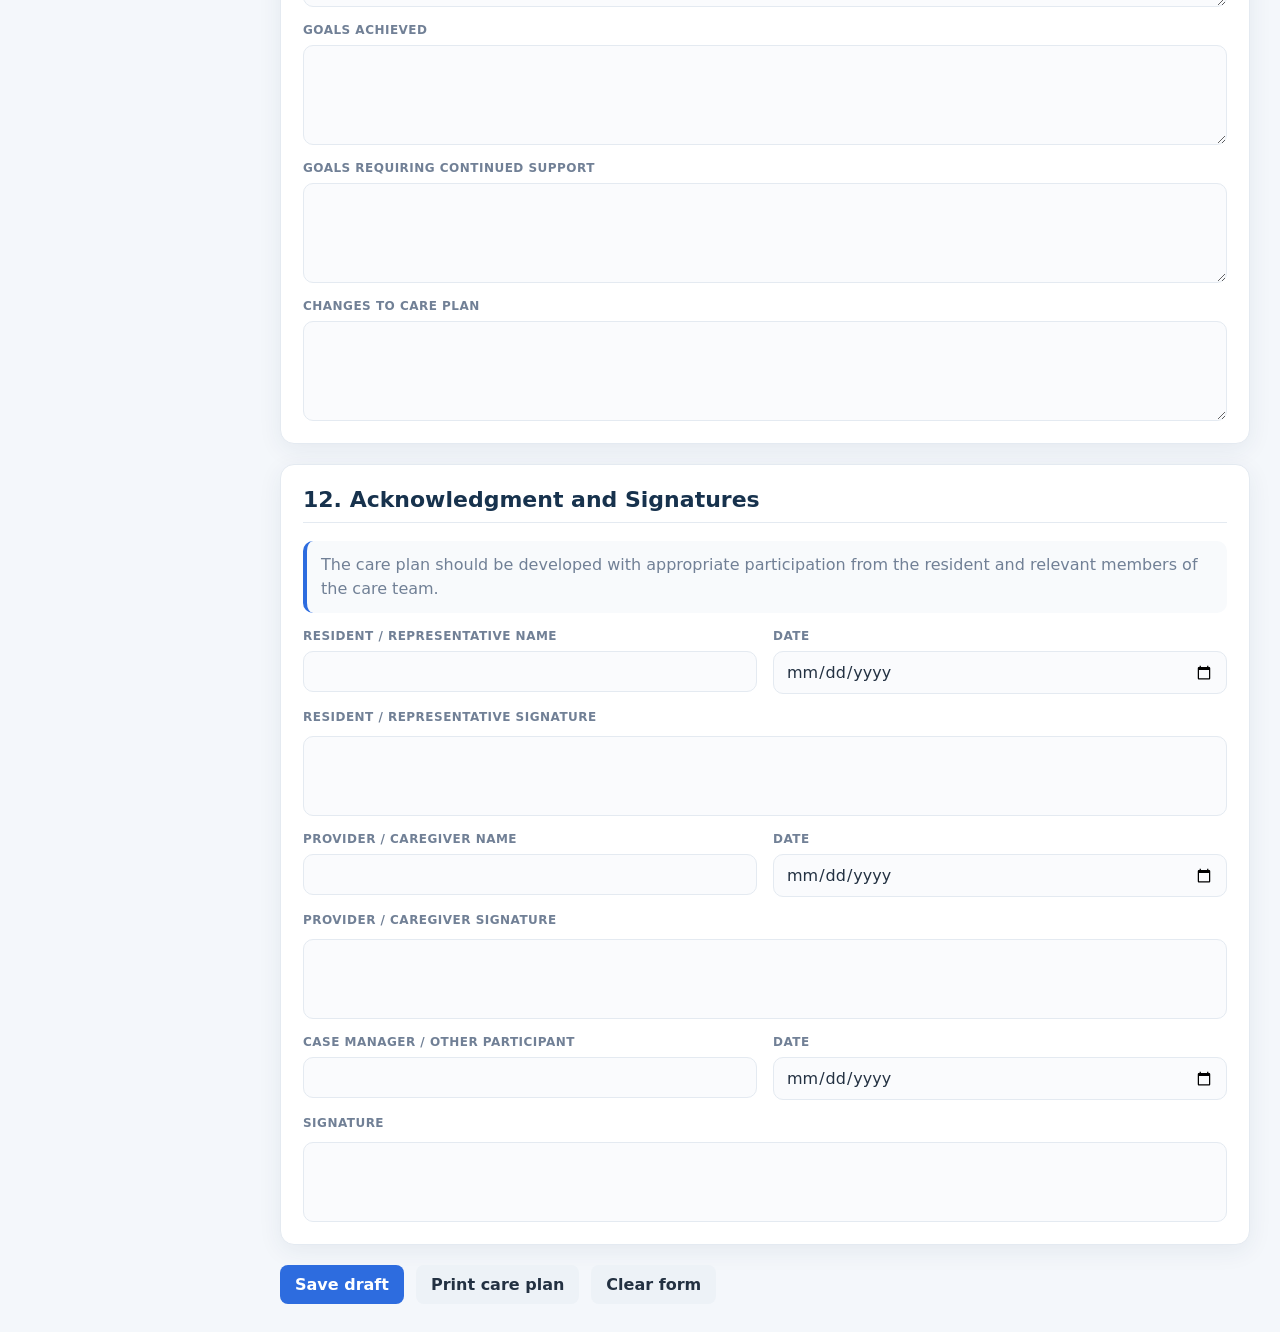
==== commit f7996443: "s" ====
--- a/adl.html
+++ b/adl.html
@@ -1,1073 +1,855 @@
 <!DOCTYPE html>
 <html lang="en">
 <head>
-<meta charset="UTF-8">
-<meta name="viewport" content="width=device-width, initial-scale=1.0">
-
-<title>Resident Care Plan</title>
-
-<style>
-    * {
-        box-sizing: border-box;
-    }
-
-    body {
-        margin: 0;
-        font-family: Arial, Helvetica, sans-serif;
-        background: #f3f4f6;
-        color: #222;
-    }
-
-    .container {
-        max-width: 1100px;
-        margin: 30px auto;
-        padding: 20px;
-    }
-
-    .header {
+  <meta charset="UTF-8">
+  <meta name="viewport" content="width=device-width, initial-scale=1.0">
+  <title>CareOne - ADL Care Plan</title>
+  <link rel="stylesheet" href="style.css">
+  <style>
+    .adl-page {
+      background: transparent;
+    }
+
+    .adl-header {
+      margin-bottom: 18px;
+    }
+
+    .adl-header h1 {
+      margin: 0 0 6px;
+      font-size: 30px;
+      color: var(--navy);
+    }
+
+    .adl-header p {
+      margin: 0;
+      color: var(--muted);
+      font-size: 14px;
+    }
+
+    .adl-section {
+      background: white;
+      border: 1px solid var(--line);
+      border-radius: 14px;
+      box-shadow: var(--shadow);
+      padding: 22px;
+      margin-bottom: 20px;
+    }
+
+    .adl-section h2 {
+      margin: 0 0 18px;
+      font-size: 22px;
+      color: var(--navy);
+      padding-bottom: 10px;
+      border-bottom: 1px solid var(--line);
+    }
+
+    .adl-section h3 {
+      margin: 18px 0 12px;
+      font-size: 16px;
+      color: var(--navy);
+    }
+
+    .adl-grid {
+      display: grid;
+      grid-template-columns: repeat(2, minmax(0, 1fr));
+      gap: 16px;
+    }
+
+    .adl-grid .full {
+      grid-column: 1 / -1;
+    }
+
+    .adl-field {
+      display: flex;
+      flex-direction: column;
+      gap: 8px;
+    }
+
+    .adl-field label {
+      font-size: 12px;
+      font-weight: 700;
+      color: var(--muted);
+      text-transform: uppercase;
+      letter-spacing: .04em;
+    }
+
+    .adl-field input,
+    .adl-field select,
+    .adl-field textarea {
+      width: 100%;
+      border: 1px solid var(--line);
+      border-radius: 10px;
+      background: #fafbfd;
+      padding: 10px 12px;
+      font: inherit;
+      color: var(--text);
+    }
+
+    .adl-field input:focus,
+    .adl-field select:focus,
+    .adl-field textarea:focus {
+      outline: 2px solid rgba(45, 108, 223, .14);
+      border-color: var(--blue);
+    }
+
+    .adl-field textarea {
+      resize: vertical;
+      min-height: 100px;
+    }
+
+    .adl-checkbox-grid {
+      display: grid;
+      grid-template-columns: repeat(2, minmax(0,1fr));
+      gap: 12px;
+      margin-top: 10px;
+    }
+
+    .adl-checkbox-item {
+      display: flex;
+      align-items: center;
+      gap: 8px;
+      font-size: 14px;
+      color: var(--text);
+    }
+
+    .adl-checkbox-item input {
+      width: auto;
+      accent-color: var(--blue);
+    }
+
+    .adl-table-wrap {
+      overflow-x: auto;
+    }
+
+    table.adl-table {
+      width: 100%;
+      border-collapse: collapse;
+      min-width: 780px;
+      margin-top: 10px;
+    }
+
+    table.adl-table th,
+    table.adl-table td {
+      border: 1px solid var(--line);
+      padding: 10px;
+      vertical-align: top;
+      background: #fff;
+    }
+
+    table.adl-table th {
+      background: #f7f9fc;
+      color: var(--muted);
+      text-transform: uppercase;
+      letter-spacing: .04em;
+      font-size: 12px;
+      text-align: left;
+    }
+
+    table.adl-table td input,
+    table.adl-table td textarea,
+    table.adl-table td select {
+      width: 100%;
+      min-width: 110px;
+      border: 1px solid var(--line);
+      border-radius: 8px;
+      padding: 8px 9px;
+      background: #fff;
+    }
+
+    table.adl-table td textarea {
+      min-height: 80px;
+      resize: vertical;
+    }
+
+    .adl-notice {
+      background: #f8fafc;
+      border-left: 4px solid var(--blue);
+      border-radius: 10px;
+      padding: 12px 14px;
+      color: var(--muted);
+      margin-bottom: 16px;
+      line-height: 1.5;
+    }
+
+    .adl-button-row {
+      display: flex;
+      gap: 12px;
+      flex-wrap: wrap;
+      margin-top: 16px;
+    }
+
+    .adl-signature-box {
+      border: 1px solid var(--line);
+      border-radius: 10px;
+      background: #fafbfd;
+      height: 80px;
+      margin-top: 4px;
+    }
+
+    .adl-print-note {
+      display: none;
+    }
+
+    @media (max-width: 900px) {
+      .adl-grid,
+      .adl-checkbox-grid {
+        grid-template-columns: 1fr;
+      }
+    }
+
+    @media print {
+      .sidebar,
+      .top,
+      .adl-button-row,
+      .actions {
+        display: none !important;
+      }
+
+      .main {
+        margin-left: 0 !important;
+        width: 100% !important;
+      }
+
+      .content {
+        padding: 0 !important;
+      }
+
+      .adl-section {
+        box-shadow: none;
+        border: 1px solid #c8ced8;
+      }
+
+      body {
         background: white;
-        padding: 25px;
-        border-radius: 10px;
-        margin-bottom: 20px;
-        border: 1px solid #ddd;
-    }
-
-    .header h1 {
-        margin: 0 0 8px;
-        font-size: 28px;
-    }
-
-    .header p {
-        margin: 0;
-        color: #666;
-    }
-
-    .section {
-        background: white;
-        padding: 22px;
-        margin-bottom: 20px;
-        border-radius: 10px;
-        border: 1px solid #ddd;
-    }
-
-    .section h2 {
-        margin-top: 0;
-        padding-bottom: 10px;
-        border-bottom: 2px solid #ddd;
-        font-size: 20px;
-    }
-
-    .section h3 {
-        font-size: 16px;
-        margin-top: 22px;
-    }
-
-    .grid {
-        display: grid;
-        grid-template-columns: repeat(2, 1fr);
-        gap: 15px;
-    }
-
-    .grid-3 {
-        display: grid;
-        grid-template-columns: repeat(3, 1fr);
-        gap: 15px;
-    }
-
-    .field {
-        display: flex;
-        flex-direction: column;
-    }
-
-    label {
-        font-weight: 600;
-        margin-bottom: 6px;
-        font-size: 14px;
-    }
-
-    input,
-    select,
-    textarea {
-        width: 100%;
-        padding: 10px;
-        border: 1px solid #bbb;
-        border-radius: 5px;
-        font-size: 14px;
-        background: white;
-    }
-
-    textarea {
-        min-height: 90px;
-        resize: vertical;
-    }
-
-    .full {
-        grid-column: 1 / -1;
-    }
-
-    .checkbox-grid {
-        display: grid;
-        grid-template-columns: repeat(2, 1fr);
-        gap: 10px;
-    }
-
-    .checkbox-item {
-        display: flex;
-        align-items: center;
-        gap: 8px;
-        font-weight: normal;
-    }
-
-    .checkbox-item input {
-        width: auto;
-    }
-
-    table {
-        width: 100%;
-        border-collapse: collapse;
-        margin-top: 15px;
-    }
-
-    th,
-    td {
-        border: 1px solid #bbb;
-        padding: 8px;
-        vertical-align: top;
-    }
-
-    th {
-        background: #f0f0f0;
-        text-align: left;
-        font-size: 13px;
-    }
-
-    td input,
-    td textarea,
-    td select {
-        border: none;
-        border-radius: 0;
-        padding: 5px;
-    }
-
-    td textarea {
-        min-height: 70px;
-    }
-
-    .button-row {
-        display: flex;
-        gap: 10px;
-        margin-top: 15px;
-        flex-wrap: wrap;
-    }
-
-    button {
-        padding: 10px 16px;
-        border: none;
-        border-radius: 5px;
-        cursor: pointer;
-        font-size: 14px;
-        font-weight: 600;
-    }
-
-    .primary {
-        background: #1f4e79;
-        color: white;
-    }
-
-    .secondary {
-        background: #e5e7eb;
-        color: #222;
-    }
-
-    .danger {
-        background: #b42318;
-        color: white;
-    }
-
-    .signature-box {
-        height: 80px;
-        border: 1px solid #bbb;
-        border-radius: 5px;
-        margin-top: 5px;
-    }
-
-    .notice {
-        padding: 12px;
-        background: #f5f7fa;
-        border-left: 4px solid #1f4e79;
-        margin-bottom: 15px;
-        font-size: 14px;
-    }
-
-    .review-status {
-        padding: 10px;
-        background: #f8f8f8;
-        border-radius: 5px;
-        margin-top: 10px;
-    }
-
-    @media (max-width: 700px) {
-        .grid,
-        .grid-3,
-        .checkbox-grid {
-            grid-template-columns: 1fr;
-        }
-
-        .container {
-            margin: 10px auto;
-            padding: 10px;
-        }
-
-        table {
-            font-size: 12px;
-        }
-
-        .section {
-            padding: 15px;
-        }
-    }
-
-    @media print {
-        body {
-            background: white;
-        }
-
-        .container {
-            max-width: none;
-            margin: 0;
-        }
-
-        .button-row {
-            display: none;
-        }
-
-        .section {
-            border: 1px solid #999;
-            break-inside: avoid;
-        }
-    }
-</style>
+      }
+    }
+  </style>
 </head>
-
 <body>
-
-<div class="container">
-
-    <div class="header">
-        <h1>Resident Care Plan</h1>
-        <p>Adult Foster Home — Individualized Resident Care Plan</p>
-    </div>
-
-    <!-- RESIDENT INFORMATION -->
-
-    <div class="section">
-
-        <h2>1. Resident Information</h2>
-
-        <div class="grid">
-
-            <div class="field">
-                <label>Resident Name</label>
-                <input type="text" id="residentName">
-            </div>
-
-            <div class="field">
-                <label>Date of Birth</label>
-                <input type="date" id="dob">
-            </div>
-
-            <div class="field">
-                <label>Date of Admission</label>
-                <input type="date" id="admissionDate">
-            </div>
-
-            <div class="field">
-                <label>Care Plan Date</label>
-                <input type="date" id="carePlanDate">
-            </div>
-
-            <div class="field">
-                <label>Next Review Date</label>
-                <input type="date" id="reviewDate">
-            </div>
-
-            <div class="field">
-                <label>Room</label>
-                <input type="text">
-            </div>
-
-            <div class="field full">
-                <label>Previous Living Arrangement</label>
-                <textarea></textarea>
-            </div>
-
+  <div class="app">
+    <aside class="sidebar">
+      <div class="logo">Care<span>One</span></div>
+      <div class="home">Workspace</div>
+      <nav class="nav">
+        <a class="nav button" href="index.html">Dashboard</a>
+        <a class="nav button" href="clients.html">Clients</a>
+        <a class="nav button" href="staff.html">Caregivers</a>
+        <a class="nav button" href="appointments.html">Appointments</a>
+        <a class="nav button" href="meal-plan.html">Meal Plans</a>
+        <a class="nav button active" href="adl.html">ADL Care Plan</a>
+      </nav>
+      <div class="help">Need help?<br><b>CareOne Support</b><br>support@careone.example</div>
+    </aside>
+
+    <main class="main">
+      <header class="top">
+        <input class="search" placeholder="Search resident records…">
+        <div class="profile">
+          <div><b>Administrator</b><br><small style="color:#718096">Adult Foster Home</small></div>
+          <div class="avatar">AM</div>
         </div>
-
-    </div>
-
-
-    <!-- CONTACTS -->
-
-    <div class="section">
-
-        <h2>2. Important Contacts</h2>
-
-        <table>
-
-            <thead>
-                <tr>
+      </header>
+
+      <section class="content adl-page">
+        <div class="adl-header">
+          <h1>ADL & Resident Care Plan</h1>
+          <p>Adult Foster Home — individualized resident assessment and support plan</p>
+        </div>
+
+        <div class="actions">
+          <button class="btn" type="button" onclick="saveForm()">Save draft</button>
+          <button class="btn secondary" type="button" onclick="window.print()">Print care plan</button>
+          <button class="btn secondary" type="button" onclick="clearForm()">Clear form</button>
+        </div>
+
+        <form id="adlForm" novalidate>
+          <div class="adl-section">
+            <h2>1. Resident Information</h2>
+            <div class="adl-grid">
+              <div class="adl-field">
+                <label for="residentName">Resident Name</label>
+                <input id="residentName" name="residentName" type="text">
+              </div>
+              <div class="adl-field">
+                <label for="dob">Date of Birth</label>
+                <input id="dob" name="dob" type="date">
+              </div>
+              <div class="adl-field">
+                <label for="admissionDate">Date of Admission</label>
+                <input id="admissionDate" name="admissionDate" type="date">
+              </div>
+              <div class="adl-field">
+                <label for="carePlanDate">Care Plan Date</label>
+                <input id="carePlanDate" name="carePlanDate" type="date">
+              </div>
+              <div class="adl-field">
+                <label for="reviewDate">Next Review Date</label>
+                <input id="reviewDate" name="reviewDate" type="date">
+              </div>
+              <div class="adl-field">
+                <label for="roomNumber">Room</label>
+                <input id="roomNumber" name="roomNumber" type="text">
+              </div>
+              <div class="adl-field full">
+                <label for="previousLivingArrangement">Previous Living Arrangement</label>
+                <textarea id="previousLivingArrangement" name="previousLivingArrangement"></textarea>
+              </div>
+            </div>
+          </div>
+
+          <div class="adl-section">
+            <h2>2. Important Contacts</h2>
+            <div class="adl-table-wrap">
+              <table class="adl-table">
+                <thead>
+                  <tr>
                     <th>Contact / Role</th>
                     <th>Name</th>
                     <th>Relationship</th>
                     <th>Phone</th>
                     <th>Email</th>
-                </tr>
-            </thead>
-
-            <tbody>
-
-                <tr>
+                  </tr>
+                </thead>
+                <tbody>
+                  <tr>
                     <td>Emergency Contact</td>
-                    <td><input type="text"></td>
-                    <td><input type="text"></td>
-                    <td><input type="tel"></td>
-                    <td><input type="email"></td>
-                </tr>
-
-                <tr>
+                    <td><input type="text" name="emergencyName"></td>
+                    <td><input type="text" name="emergencyRelation"></td>
+                    <td><input type="tel" name="emergencyPhone"></td>
+                    <td><input type="email" name="emergencyEmail"></td>
+                  </tr>
+                  <tr>
                     <td>Primary Care Provider</td>
-                    <td><input type="text"></td>
-                    <td>Medical Provider</td>
-                    <td><input type="tel"></td>
-                    <td><input type="email"></td>
-                </tr>
-
-                <tr>
+                    <td><input type="text" name="providerName"></td>
+                    <td><input type="text" name="providerRelation" value="Medical Provider"></td>
+                    <td><input type="tel" name="providerPhone"></td>
+                    <td><input type="email" name="providerEmail"></td>
+                  </tr>
+                  <tr>
                     <td>Case Manager</td>
-                    <td><input type="text"></td>
-                    <td>Case Manager</td>
-                    <td><input type="tel"></td>
-                    <td><input type="email"></td>
-                </tr>
-
-                <tr>
+                    <td><input type="text" name="caseManagerName"></td>
+                    <td><input type="text" name="caseManagerRelation" value="Case Manager"></td>
+                    <td><input type="tel" name="caseManagerPhone"></td>
+                    <td><input type="email" name="caseManagerEmail"></td>
+                  </tr>
+                  <tr>
                     <td>Legal Representative / Guardian</td>
-                    <td><input type="text"></td>
-                    <td><input type="text"></td>
-                    <td><input type="tel"></td>
-                    <td><input type="email"></td>
-                </tr>
-
-            </tbody>
-
-        </table>
-
-    </div>
-
-
-    <!-- PERSON CENTERED INFORMATION -->
-
-    <div class="section">
-
-        <h2>3. Resident Preferences and Person-Centered Information</h2>
-
-        <div class="grid">
-
-            <div class="field full">
-                <label>What is important to the resident?</label>
-                <textarea
-                    placeholder="Describe routines, relationships, activities, cultural preferences, spiritual preferences, personal interests, etc."></textarea>
-            </div>
-
-            <div class="field full">
-                <label>Resident's strengths and abilities</label>
-                <textarea></textarea>
-            </div>
-
-            <div class="field full">
-                <label>Resident's preferences for daily routine</label>
-                <textarea></textarea>
-            </div>
-
-            <div class="field full">
-                <label>Resident's goals and desired outcomes</label>
-                <textarea></textarea>
-            </div>
-
-        </div>
-
-    </div>
-
-
-    <!-- ASSESSMENT -->
-
-    <div class="section">
-
-        <h2>4. Assessment of Care Needs</h2>
-
-        <div class="notice">
-            Identify the resident's current abilities, limitations, risks, preferences,
-            and level of assistance required.
-        </div>
-
-        <table>
-
-            <thead>
-                <tr>
+                    <td><input type="text" name="guardianName"></td>
+                    <td><input type="text" name="guardianRelation"></td>
+                    <td><input type="tel" name="guardianPhone"></td>
+                    <td><input type="email" name="guardianEmail"></td>
+                  </tr>
+                </tbody>
+              </table>
+            </div>
+          </div>
+
+          <div class="adl-section">
+            <h2>3. Resident Preferences and Person-Centered Information</h2>
+            <div class="adl-grid">
+              <div class="adl-field full">
+                <label for="importantToResident">What is important to the resident?</label>
+                <textarea id="importantToResident" name="importantToResident" placeholder="Describe routines, relationships, activities, cultural preferences, spiritual preferences, personal interests, etc."></textarea>
+              </div>
+              <div class="adl-field full">
+                <label for="strengthsAbilities">Resident strengths and abilities</label>
+                <textarea id="strengthsAbilities" name="strengthsAbilities"></textarea>
+              </div>
+              <div class="adl-field full">
+                <label for="dailyRoutine">Resident preferences for daily routine</label>
+                <textarea id="dailyRoutine" name="dailyRoutine"></textarea>
+              </div>
+              <div class="adl-field full">
+                <label for="goalsOutcomes">Resident goals and desired outcomes</label>
+                <textarea id="goalsOutcomes" name="goalsOutcomes"></textarea>
+              </div>
+            </div>
+          </div>
+
+          <div class="adl-section">
+            <h2>4. Assessment of Care Needs</h2>
+            <div class="adl-notice">Identify the resident's current abilities, limitations, risks, preferences, and level of assistance required.</div>
+            <div class="adl-table-wrap">
+              <table class="adl-table">
+                <thead>
+                  <tr>
                     <th>Care Area</th>
                     <th>Independent</th>
                     <th>Needs Assistance</th>
                     <th>Dependent</th>
                     <th>Description / Instructions</th>
-                </tr>
-            </thead>
-
-            <tbody>
-
-                <tr>
+                  </tr>
+                </thead>
+                <tbody>
+                  <tr>
                     <td>Bathing</td>
-                    <td><input type="radio" name="bathing"></td>
-                    <td><input type="radio" name="bathing"></td>
-                    <td><input type="radio" name="bathing"></td>
-                    <td><textarea></textarea></td>
-                </tr>
-
-                <tr>
+                    <td><input type="radio" name="bathing" value="independent"></td>
+                    <td><input type="radio" name="bathing" value="assistance"></td>
+                    <td><input type="radio" name="bathing" value="dependent"></td>
+                    <td><textarea name="bathingNotes"></textarea></td>
+                  </tr>
+                  <tr>
                     <td>Dressing</td>
-                    <td><input type="radio" name="dressing"></td>
-                    <td><input type="radio" name="dressing"></td>
-                    <td><input type="radio" name="dressing"></td>
-                    <td><textarea></textarea></td>
-                </tr>
-
-                <tr>
+                    <td><input type="radio" name="dressing" value="independent"></td>
+                    <td><input type="radio" name="dressing" value="assistance"></td>
+                    <td><input type="radio" name="dressing" value="dependent"></td>
+                    <td><textarea name="dressingNotes"></textarea></td>
+                  </tr>
+                  <tr>
                     <td>Grooming</td>
-                    <td><input type="radio" name="grooming"></td>
-                    <td><input type="radio" name="grooming"></td>
-                    <td><input type="radio" name="grooming"></td>
-                    <td><textarea></textarea></td>
-                </tr>
-
-                <tr>
+                    <td><input type="radio" name="grooming" value="independent"></td>
+                    <td><input type="radio" name="grooming" value="assistance"></td>
+                    <td><input type="radio" name="grooming" value="dependent"></td>
+                    <td><textarea name="groomingNotes"></textarea></td>
+                  </tr>
+                  <tr>
                     <td>Toileting</td>
-                    <td><input type="radio" name="toileting"></td>
-                    <td><input type="radio" name="toileting"></td>
-                    <td><input type="radio" name="toileting"></td>
-                    <td><textarea></textarea></td>
-                </tr>
-
-                <tr>
+                    <td><input type="radio" name="toileting" value="independent"></td>
+                    <td><input type="radio" name="toileting" value="assistance"></td>
+                    <td><input type="radio" name="toileting" value="dependent"></td>
+                    <td><textarea name="toiletingNotes"></textarea></td>
+                  </tr>
+                  <tr>
                     <td>Eating / Feeding</td>
-                    <td><input type="radio" name="eating"></td>
-                    <td><input type="radio" name="eating"></td>
-                    <td><input type="radio" name="eating"></td>
-                    <td><textarea></textarea></td>
-                </tr>
-
-                <tr>
+                    <td><input type="radio" name="eating" value="independent"></td>
+                    <td><input type="radio" name="eating" value="assistance"></td>
+                    <td><input type="radio" name="eating" value="dependent"></td>
+                    <td><textarea name="eatingNotes"></textarea></td>
+                  </tr>
+                  <tr>
                     <td>Mobility / Transfers</td>
-                    <td><input type="radio" name="mobility"></td>
-                    <td><input type="radio" name="mobility"></td>
-                    <td><input type="radio" name="mobility"></td>
-                    <td><textarea></textarea></td>
-                </tr>
-
-                <tr>
+                    <td><input type="radio" name="mobility" value="independent"></td>
+                    <td><input type="radio" name="mobility" value="assistance"></td>
+                    <td><input type="radio" name="mobility" value="dependent"></td>
+                    <td><textarea name="mobilityNotes"></textarea></td>
+                  </tr>
+                  <tr>
                     <td>Medication Management</td>
-                    <td><input type="radio" name="medication"></td>
-                    <td><input type="radio" name="medication"></td>
-                    <td><input type="radio" name="medication"></td>
-                    <td><textarea></textarea></td>
-                </tr>
-
-                <tr>
+                    <td><input type="radio" name="medication" value="independent"></td>
+                    <td><input type="radio" name="medication" value="assistance"></td>
+                    <td><input type="radio" name="medication" value="dependent"></td>
+                    <td><textarea name="medicationNotes"></textarea></td>
+                  </tr>
+                  <tr>
                     <td>Communication</td>
-                    <td><input type="radio" name="communication"></td>
-                    <td><input type="radio" name="communication"></td>
-                    <td><input type="radio" name="communication"></td>
-                    <td><textarea></textarea></td>
-                </tr>
-
-                <tr>
+                    <td><input type="radio" name="communication" value="independent"></td>
+                    <td><input type="radio" name="communication" value="assistance"></td>
+                    <td><input type="radio" name="communication" value="dependent"></td>
+                    <td><textarea name="communicationNotes"></textarea></td>
+                  </tr>
+                  <tr>
                     <td>Behavioral / Emotional Support</td>
-                    <td><input type="radio" name="behavior"></td>
-                    <td><input type="radio" name="behavior"></td>
-                    <td><input type="radio" name="behavior"></td>
-                    <td><textarea></textarea></td>
-                </tr>
-
-                <tr>
+                    <td><input type="radio" name="behavior" value="independent"></td>
+                    <td><input type="radio" name="behavior" value="assistance"></td>
+                    <td><input type="radio" name="behavior" value="dependent"></td>
+                    <td><textarea name="behaviorNotes"></textarea></td>
+                  </tr>
+                  <tr>
                     <td>Community Activities</td>
-                    <td><input type="radio" name="community"></td>
-                    <td><input type="radio" name="community"></td>
-                    <td><input type="radio" name="community"></td>
-                    <td><textarea></textarea></td>
-                </tr>
-
-            </tbody>
-
-        </table>
-
-    </div>
-
-
-    <!-- MEDICAL -->
-
-    <div class="section">
-
-        <h2>5. Medical and Health Needs</h2>
-
-        <div class="grid">
-
-            <div class="field full">
-                <label>Medical Diagnoses / Conditions</label>
-                <textarea></textarea>
-            </div>
-
-            <div class="field full">
-                <label>Allergies</label>
-                <textarea></textarea>
-            </div>
-
-            <div class="field full">
-                <label>Special Diet / Nutrition Requirements</label>
-                <textarea></textarea>
-            </div>
-
-            <div class="field full">
-                <label>Physician / NP Orders</label>
-                <textarea></textarea>
-            </div>
-
-            <div class="field full">
-                <label>Nursing Instructions / Delegations</label>
-                <textarea></textarea>
-            </div>
-
-            <div class="field full">
-                <label>Other Health and Safety Considerations</label>
-                <textarea></textarea>
-            </div>
-
-        </div>
-
-    </div>
-
-
-    <!-- MEDICATION -->
-
-    <div class="section">
-
-        <h2>6. Medication Support</h2>
-
-        <table id="medicationTable">
-
-            <thead>
-                <tr>
+                    <td><input type="radio" name="community" value="independent"></td>
+                    <td><input type="radio" name="community" value="assistance"></td>
+                    <td><input type="radio" name="community" value="dependent"></td>
+                    <td><textarea name="communityNotes"></textarea></td>
+                  </tr>
+                </tbody>
+              </table>
+            </div>
+          </div>
+
+          <div class="adl-section">
+            <h2>5. Medical and Health Needs</h2>
+            <div class="adl-grid">
+              <div class="adl-field full">
+                <label for="medicalDiagnoses">Medical Diagnoses / Conditions</label>
+                <textarea id="medicalDiagnoses" name="medicalDiagnoses"></textarea>
+              </div>
+              <div class="adl-field full">
+                <label for="allergies">Allergies</label>
+                <textarea id="allergies" name="allergies"></textarea>
+              </div>
+              <div class="adl-field full">
+                <label for="specialDiet">Special Diet / Nutrition Requirements</label>
+                <textarea id="specialDiet" name="specialDiet"></textarea>
+              </div>
+              <div class="adl-field full">
+                <label for="physicianOrders">Physician / NP Orders</label>
+                <textarea id="physicianOrders" name="physicianOrders"></textarea>
+              </div>
+              <div class="adl-field full">
+                <label for="nursingInstructions">Nursing Instructions / Delegations</label>
+                <textarea id="nursingInstructions" name="nursingInstructions"></textarea>
+              </div>
+              <div class="adl-field full">
+                <label for="otherHealthConsiderations">Other Health and Safety Considerations</label>
+                <textarea id="otherHealthConsiderations" name="otherHealthConsiderations"></textarea>
+              </div>
+            </div>
+          </div>
+
+          <div class="adl-section">
+            <h2>6. Medication Support</h2>
+            <div class="adl-table-wrap">
+              <table id="medicationTable" class="adl-table">
+                <thead>
+                  <tr>
                     <th>Medication</th>
                     <th>Dose</th>
                     <th>Route</th>
                     <th>Frequency</th>
                     <th>Purpose</th>
                     <th>Special Instructions</th>
-                </tr>
-            </thead>
-
-            <tbody>
-
-                <tr>
-                    <td><input type="text"></td>
-                    <td><input type="text"></td>
-                    <td><input type="text"></td>
-                    <td><input type="text"></td>
-                    <td><input type="text"></td>
-                    <td><input type="text"></td>
-                </tr>
-
-            </tbody>
-
-        </table>
-
-        <div class="button-row">
-            <button class="secondary" onclick="addMedication()">
-                + Add Medication
-            </button>
-        </div>
-
-    </div>
-
-
-    <!-- CARE GOALS -->
-
-    <div class="section">
-
-        <h2>7. Individualized Care Goals and Interventions</h2>
-
-        <div class="notice">
-            Each identified need should have a corresponding goal, intervention,
-            responsible person, and method for monitoring progress.
-        </div>
-
-        <table id="goalTable">
-
-            <thead>
-
-                <tr>
+                  </tr>
+                </thead>
+                <tbody>
+                  <tr>
+                    <td><input type="text" name="medicationName_1"></td>
+                    <td><input type="text" name="medicationDose_1"></td>
+                    <td><input type="text" name="medicationRoute_1"></td>
+                    <td><input type="text" name="medicationFrequency_1"></td>
+                    <td><input type="text" name="medicationPurpose_1"></td>
+                    <td><input type="text" name="medicationInstructions_1"></td>
+                  </tr>
+                </tbody>
+              </table>
+            </div>
+            <div class="adl-button-row">
+              <button class="btn secondary" type="button" onclick="addMedication()">+ Add Medication</button>
+            </div>
+          </div>
+
+          <div class="adl-section">
+            <h2>7. Individualized Care Goals and Interventions</h2>
+            <div class="adl-notice">Each identified need should have a corresponding goal, intervention, responsible person, and method for monitoring progress.</div>
+            <div class="adl-table-wrap">
+              <table id="goalTable" class="adl-table">
+                <thead>
+                  <tr>
                     <th>Identified Need / Problem</th>
                     <th>Goal / Desired Outcome</th>
                     <th>Staff Intervention / Support</th>
                     <th>Frequency</th>
                     <th>Responsible Person</th>
                     <th>How Progress Will Be Measured</th>
-                </tr>
-
-            </thead>
-
-            <tbody>
-
-                <tr>
-
-                    <td>
-                        <textarea></textarea>
-                    </td>
-
-                    <td>
-                        <textarea></textarea>
-                    </td>
-
-                    <td>
-                        <textarea></textarea>
-                    </td>
-
-                    <td>
-                        <input type="text">
-                    </td>
-
-                    <td>
-                        <input type="text">
-                    </td>
-
-                    <td>
-                        <textarea></textarea>
-                    </td>
-
-                </tr>
-
-            </tbody>
-
-        </table>
-
-        <div class="button-row">
-
-            <button class="secondary" onclick="addGoal()">
-                + Add Care Goal
-            </button>
-
-        </div>
-
-    </div>
-
-
-    <!-- SAFETY -->
-
-    <div class="section">
-
-        <h2>8. Safety and Risk Management</h2>
-
-        <h3>Identified Risks</h3>
-
-        <div class="checkbox-grid">
-
-            <label class="checkbox-item">
-                <input type="checkbox">
-                Fall Risk
-            </label>
-
-            <label class="checkbox-item">
-                <input type="checkbox">
-                Elopement / Wandering
-            </label>
-
-            <label class="checkbox-item">
-                <input type="checkbox">
-                Choking
-            </label>
-
-            <label class="checkbox-item">
-                <input type="checkbox">
-                Medication Risk
-            </label>
-
-            <label class="checkbox-item">
-                <input type="checkbox">
-                Behavioral Risk
-            </label>
-
-            <label class="checkbox-item">
-                <input type="checkbox">
-                Infection Risk
-            </label>
-
-            <label class="checkbox-item">
-                <input type="checkbox">
-                Skin Integrity Risk
-            </label>
-
-            <label class="checkbox-item">
-                <input type="checkbox">
-                Other
-            </label>
-
-        </div>
-
-        <div class="grid" style="margin-top:20px;">
-
-            <div class="field full">
-                <label>Risk Prevention / Safety Plan</label>
-                <textarea></textarea>
-            </div>
-
-            <div class="field full">
-                <label>Emergency Procedures Specific to Resident</label>
-                <textarea></textarea>
-            </div>
-
-        </div>
-
-    </div>
-
-
-    <!-- ACTIVITIES -->
-
-    <div class="section">
-
-        <h2>9. Activities and Community Participation</h2>
-
-        <div class="grid">
-
-            <div class="field full">
-                <label>Preferred Activities</label>
-                <textarea></textarea>
-            </div>
-
-            <div class="field full">
-                <label>Community Participation Goals</label>
-                <textarea></textarea>
-            </div>
-
-            <div class="field full">
-                <label>Social / Recreational Preferences</label>
-                <textarea></textarea>
-            </div>
-
-        </div>
-
-    </div>
-
-
-    <!-- CARE TEAM -->
-
-    <div class="section">
-
-        <h2>10. Care Team Responsibilities</h2>
-
-        <table>
-
-            <thead>
-
-                <tr>
+                  </tr>
+                </thead>
+                <tbody>
+                  <tr>
+                    <td><textarea name="goalNeed_1"></textarea></td>
+                    <td><textarea name="goalOutcome_1"></textarea></td>
+                    <td><textarea name="goalIntervention_1"></textarea></td>
+                    <td><input type="text" name="goalFrequency_1"></td>
+                    <td><input type="text" name="goalPerson_1"></td>
+                    <td><textarea name="goalMeasure_1"></textarea></td>
+                  </tr>
+                </tbody>
+              </table>
+            </div>
+            <div class="adl-button-row">
+              <button class="btn secondary" type="button" onclick="addGoal()">+ Add Care Goal</button>
+            </div>
+          </div>
+
+          <div class="adl-section">
+            <h2>8. Safety and Risk Management</h2>
+            <h3>Identified Risks</h3>
+            <div class="adl-checkbox-grid">
+              <label class="adl-checkbox-item"><input type="checkbox" name="riskFall">Fall Risk</label>
+              <label class="adl-checkbox-item"><input type="checkbox" name="riskElopement">Elopement / Wandering</label>
+              <label class="adl-checkbox-item"><input type="checkbox" name="riskChoking">Choking</label>
+              <label class="adl-checkbox-item"><input type="checkbox" name="riskMedication">Medication Risk</label>
+              <label class="adl-checkbox-item"><input type="checkbox" name="riskBehavioral">Behavioral Risk</label>
+              <label class="adl-checkbox-item"><input type="checkbox" name="riskInfection">Infection Risk</label>
+              <label class="adl-checkbox-item"><input type="checkbox" name="riskSkin">Skin Integrity Risk</label>
+              <label class="adl-checkbox-item"><input type="checkbox" name="riskOther">Other</label>
+            </div>
+            <div class="adl-grid" style="margin-top:18px;">
+              <div class="adl-field full">
+                <label for="riskPlan">Risk Prevention / Safety Plan</label>
+                <textarea id="riskPlan" name="riskPlan"></textarea>
+              </div>
+              <div class="adl-field full">
+                <label for="emergencyProcedures">Emergency Procedures Specific to Resident</label>
+                <textarea id="emergencyProcedures" name="emergencyProcedures"></textarea>
+              </div>
+            </div>
+          </div>
+
+          <div class="adl-section">
+            <h2>9. Activities and Community Participation</h2>
+            <div class="adl-grid">
+              <div class="adl-field full">
+                <label for="preferredActivities">Preferred Activities</label>
+                <textarea id="preferredActivities" name="preferredActivities"></textarea>
+              </div>
+              <div class="adl-field full">
+                <label for="communityGoals">Community Participation Goals</label>
+                <textarea id="communityGoals" name="communityGoals"></textarea>
+              </div>
+              <div class="adl-field full">
+                <label for="socialPreferences">Social / Recreational Preferences</label>
+                <textarea id="socialPreferences" name="socialPreferences"></textarea>
+              </div>
+            </div>
+          </div>
+
+          <div class="adl-section">
+            <h2>10. Care Team Responsibilities</h2>
+            <div class="adl-table-wrap">
+              <table class="adl-table">
+                <thead>
+                  <tr>
                     <th>Person / Organization</th>
                     <th>Role</th>
                     <th>Responsibilities</th>
                     <th>Contact</th>
-                </tr>
-
-            </thead>
-
-            <tbody>
-
-                <tr>
-                    <td><input type="text"></td>
-                    <td><input type="text"></td>
-                    <td><textarea></textarea></td>
-                    <td><input type="text"></td>
-                </tr>
-
-                <tr>
-                    <td><input type="text"></td>
-                    <td><input type="text"></td>
-                    <td><textarea></textarea></td>
-                    <td><input type="text"></td>
-                </tr>
-
-            </tbody>
-
-        </table>
-
-    </div>
-
-
-    <!-- REVIEW -->
-
-    <div class="section">
-
-        <h2>11. Care Plan Review</h2>
-
-        <div class="grid">
-
-            <div class="field">
-                <label>Review Date</label>
-                <input type="date">
-            </div>
-
-            <div class="field">
-                <label>Review Type</label>
-
-                <select>
-
-                    <option>Initial Care Plan</option>
-                    <option>Six-Month Review</option>
-                    <option>Change in Condition</option>
-                    <option>Significant Change</option>
-                    <option>Other</option>
-
+                  </tr>
+                </thead>
+                <tbody>
+                  <tr>
+                    <td><input type="text" name="teamPerson_1"></td>
+                    <td><input type="text" name="teamRole_1"></td>
+                    <td><textarea name="teamResponsibility_1"></textarea></td>
+                    <td><input type="text" name="teamContact_1"></td>
+                  </tr>
+                  <tr>
+                    <td><input type="text" name="teamPerson_2"></td>
+                    <td><input type="text" name="teamRole_2"></td>
+                    <td><textarea name="teamResponsibility_2"></textarea></td>
+                    <td><input type="text" name="teamContact_2"></td>
+                  </tr>
+                </tbody>
+              </table>
+            </div>
+          </div>
+
+          <div class="adl-section">
+            <h2>11. Care Plan Review</h2>
+            <div class="adl-grid">
+              <div class="adl-field">
+                <label for="reviewDateField">Review Date</label>
+                <input id="reviewDateField" name="reviewDateField" type="date">
+              </div>
+              <div class="adl-field">
+                <label for="reviewType">Review Type</label>
+                <select id="reviewType" name="reviewType">
+                  <option>Initial Care Plan</option>
+                  <option>Six-Month Review</option>
+                  <option>Change in Condition</option>
+                  <option>Significant Change</option>
+                  <option>Other</option>
                 </select>
-
-            </div>
-
-            <div class="field full">
-                <label>Changes in Resident Needs</label>
-                <textarea></textarea>
-            </div>
-
-            <div class="field full">
-                <label>Goals Achieved</label>
-                <textarea></textarea>
-            </div>
-
-            <div class="field full">
-                <label>Goals Requiring Continued Support</label>
-                <textarea></textarea>
-            </div>
-
-            <div class="field full">
-                <label>Changes to Care Plan</label>
-                <textarea></textarea>
-            </div>
-
-        </div>
-
-    </div>
-
-
-    <!-- SIGNATURES -->
-
-    <div class="section">
-
-        <h2>12. Acknowledgment and Signatures</h2>
-
-        <div class="notice">
-            The care plan should be developed with appropriate participation
-            from the resident and relevant members of the care team.
-        </div>
-
-        <div class="grid">
-
-            <div class="field">
-                <label>Resident / Representative Name</label>
-                <input type="text">
-            </div>
-
-            <div class="field">
-                <label>Date</label>
-                <input type="date">
-            </div>
-
-            <div class="field full">
+              </div>
+              <div class="adl-field full">
+                <label for="changesInNeeds">Changes in Resident Needs</label>
+                <textarea id="changesInNeeds" name="changesInNeeds"></textarea>
+              </div>
+              <div class="adl-field full">
+                <label for="goalsAchieved">Goals Achieved</label>
+                <textarea id="goalsAchieved" name="goalsAchieved"></textarea>
+              </div>
+              <div class="adl-field full">
+                <label for="continuedSupport">Goals Requiring Continued Support</label>
+                <textarea id="continuedSupport" name="continuedSupport"></textarea>
+              </div>
+              <div class="adl-field full">
+                <label for="changesToCarePlan">Changes to Care Plan</label>
+                <textarea id="changesToCarePlan" name="changesToCarePlan"></textarea>
+              </div>
+            </div>
+          </div>
+
+          <div class="adl-section">
+            <h2>12. Acknowledgment and Signatures</h2>
+            <div class="adl-notice">The care plan should be developed with appropriate participation from the resident and relevant members of the care team.</div>
+            <div class="adl-grid">
+              <div class="adl-field">
+                <label for="residentSignerName">Resident / Representative Name</label>
+                <input id="residentSignerName" name="residentSignerName" type="text">
+              </div>
+              <div class="adl-field">
+                <label for="residentSignerDate">Date</label>
+                <input id="residentSignerDate" name="residentSignerDate" type="date">
+              </div>
+              <div class="adl-field full">
                 <label>Resident / Representative Signature</label>
-                <div class="signature-box"></div>
-            </div>
-
-
-            <div class="field">
-                <label>Provider / Caregiver Name</label>
-                <input type="text">
-            </div>
-
-            <div class="field">
-                <label>Date</label>
-                <input type="date">
-            </div>
-
-            <div class="field full">
+                <div class="adl-signature-box"></div>
+              </div>
+
+              <div class="adl-field">
+                <label for="providerSignerName">Provider / Caregiver Name</label>
+                <input id="providerSignerName" name="providerSignerName" type="text">
+              </div>
+              <div class="adl-field">
+                <label for="providerSignerDate">Date</label>
+                <input id="providerSignerDate" name="providerSignerDate" type="date">
+              </div>
+              <div class="adl-field full">
                 <label>Provider / Caregiver Signature</label>
-                <div class="signature-box"></div>
-            </div>
-
-
-            <div class="field">
-                <label>Case Manager / Other Participant</label>
-                <input type="text">
-            </div>
-
-            <div class="field">
-                <label>Date</label>
-                <input type="date">
-            </div>
-
-            <div class="field full">
+                <div class="adl-signature-box"></div>
+              </div>
+
+              <div class="adl-field">
+                <label for="managerSignerName">Case Manager / Other Participant</label>
+                <input id="managerSignerName" name="managerSignerName" type="text">
+              </div>
+              <div class="adl-field">
+                <label for="managerSignerDate">Date</label>
+                <input id="managerSignerDate" name="managerSignerDate" type="date">
+              </div>
+              <div class="adl-field full">
                 <label>Signature</label>
-                <div class="signature-box"></div>
-            </div>
-
-        </div>
-
-    </div>
-
-
-    <!-- BUTTONS -->
-
-    <div class="button-row">
-
-        <button class="primary" onclick="window.print()">
-            Print Care Plan
-        </button>
-
-        <button class="secondary" onclick="saveForm()">
-            Save Draft
-        </button>
-
-        <button class="secondary" onclick="clearForm()">
-            Clear Form
-        </button>
-
-    </div>
-
-</div>
-
-
-<script>
-
-function addMedication() {
-
-    const table = document
-        .getElementById("medicationTable")
-        .getElementsByTagName("tbody")[0];
-
-    const row = table.insertRow();
-
-    for (let i = 0; i < 6; i++) {
-
-        const cell = row.insertCell();
-
-        const input = document.createElement("input");
-
-        input.type = "text";
-
-        cell.appendChild(input);
-    }
-}
-
-
-function addGoal() {
-
-    const table = document
-        .getElementById("goalTable")
-        .getElementsByTagName("tbody")[0];
-
-    const row = table.insertRow();
-
-    for (let i = 0; i < 6; i++) {
-
-        const cell = row.insertCell();
-
-        if (i === 3 || i === 4) {
-
-            const input = document.createElement("input");
-
-            input.type = "text";
-
-            cell.appendChild(input);
-
+                <div class="adl-signature-box"></div>
+              </div>
+            </div>
+          </div>
+
+          <div class="adl-button-row">
+            <button class="btn" type="button" onclick="saveForm()">Save draft</button>
+            <button class="btn secondary" type="button" onclick="window.print()">Print care plan</button>
+            <button class="btn secondary" type="button" onclick="clearForm()">Clear form</button>
+          </div>
+        </form>
+      </section>
+    </main>
+  </div>
+
+  <script>
+    function addMedication() {
+      const tableBody = document.querySelector('#medicationTable tbody');
+      const rows = tableBody.querySelectorAll('tr');
+      const rowNumber = rows.length + 1;
+      const row = document.createElement('tr');
+      row.innerHTML = `
+        <td><input type="text" name="medicationName_${rowNumber}"></td>
+        <td><input type="text" name="medicationDose_${rowNumber}"></td>
+        <td><input type="text" name="medicationRoute_${rowNumber}"></td>
+        <td><input type="text" name="medicationFrequency_${rowNumber}"></td>
+        <td><input type="text" name="medicationPurpose_${rowNumber}"></td>
+        <td><input type="text" name="medicationInstructions_${rowNumber}"></td>
+      `;
+      tableBody.appendChild(row);
+    }
+
+    function addGoal() {
+      const tableBody = document.querySelector('#goalTable tbody');
+      const rows = tableBody.querySelectorAll('tr');
+      const rowNumber = rows.length + 1;
+      const row = document.createElement('tr');
+      row.innerHTML = `
+        <td><textarea name="goalNeed_${rowNumber}"></textarea></td>
+        <td><textarea name="goalOutcome_${rowNumber}"></textarea></td>
+        <td><textarea name="goalIntervention_${rowNumber}"></textarea></td>
+        <td><input type="text" name="goalFrequency_${rowNumber}"></td>
+        <td><input type="text" name="goalPerson_${rowNumber}"></td>
+        <td><textarea name="goalMeasure_${rowNumber}"></textarea></td>
+      `;
+      tableBody.appendChild(row);
+    }
+
+    function saveForm() {
+      const formData = {};
+      const inputs = document.querySelectorAll('#adlForm input, #adlForm textarea, #adlForm select');
+
+      inputs.forEach((element) => {
+        const key = element.name || element.id;
+        if (!key) return;
+
+        if (element.type === 'checkbox') {
+          formData[key] = element.checked;
+        } else if (element.type === 'radio') {
+          if (element.checked) formData[element.name] = element.value;
         } else {
-
-            const textarea = document.createElement("textarea");
-
-            cell.appendChild(textarea);
+          formData[key] = element.value;
         }
-    }
-}
-
-
-function saveForm() {
-
-    const formData = {};
-
-    document
-        .querySelectorAll("input, textarea, select")
-        .forEach((element, index) => {
-
-            if (element.type === "checkbox" ||
-                element.type === "radio") {
-
-                formData["field_" + index] = element.checked;
-
-            } else {
-
-                formData["field_" + index] = element.value;
-            }
-
-        });
-
-    localStorage.setItem(
-        "residentCarePlan",
-        JSON.stringify(formData)
-    );
-
-    alert("Care plan draft saved on this device.");
-}
-
-
-function clearForm() {
-
-    if (!confirm("Clear all care-plan information?")) {
-        return;
-    }
-
-    document
-        .querySelectorAll("input, textarea, select")
-        .forEach(element => {
-
-            if (element.type === "checkbox" ||
-                element.type === "radio") {
-
-                element.checked = false;
-
-            } else {
-
-                element.value = "";
-            }
-
-        });
-}
-
-
-window.onload = function() {
-
-    const today = new Date()
-        .toISOString()
-        .split("T")[0];
-
-    const carePlanDate =
-        document.getElementById("carePlanDate");
-
-    if (carePlanDate) {
-        carePlanDate.value = today;
-    }
-
-};
-
-</script>
-
+      });
+
+      const residentName = formData.residentName || formData.name || 'Resident';
+      const carePlanSummary = formData.goalsOutcomes || formData.importantToResident || 'No care plan summary yet.';
+      const savedAdlRecords = JSON.parse(localStorage.getItem('adlRecords') || '[]');
+      const nextId = Number((savedAdlRecords[savedAdlRecords.length - 1]?.id || 0)) + 1;
+      const existingIndex = savedAdlRecords.findIndex(entry => String(entry.residentName || entry.name).toLowerCase() === String(residentName).toLowerCase());
+      const adlRecord = {
+        id: existingIndex >= 0 ? savedAdlRecords[existingIndex].id : nextId,
+        residentName,
+        name: residentName,
+        carePlanSummary: String(carePlanSummary).slice(0, 250),
+        care_plan: String(carePlanSummary).slice(0, 250),
+        status: formData.status || 'Stable',
+        admission_date: formData.admissionDate || null,
+        created_at: new Date().toISOString(),
+        data: formData
+      };
+
+      if (existingIndex >= 0) {
+        savedAdlRecords[existingIndex] = adlRecord;
+      } else {
+        savedAdlRecords.push(adlRecord);
+      }
+
+      localStorage.setItem('residentCarePlan', JSON.stringify(formData));
+      localStorage.setItem('adlRecords', JSON.stringify(savedAdlRecords));
+      alert('Care plan draft saved on this device.');
+    }
+
+    function clearForm() {
+      if (!confirm('Clear all care-plan information?')) return;
+
+      const fields = document.querySelectorAll('#adlForm input, #adlForm textarea, #adlForm select');
+      fields.forEach((element) => {
+        if (element.type === 'checkbox' || element.type === 'radio') {
+          element.checked = false;
+        } else {
+          element.value = '';
+        }
+      });
+
+      localStorage.removeItem('residentCarePlan');
+    }
+
+    function restoreForm() {
+      const saved = JSON.parse(localStorage.getItem('residentCarePlan') || '{}');
+      const inputs = document.querySelectorAll('#adlForm input, #adlForm textarea, #adlForm select');
+
+      inputs.forEach((element) => {
+        const key = element.name || element.id;
+        if (!key || !(key in saved)) return;
+
+        if (element.type === 'checkbox') {
+          element.checked = !!saved[key];
+        } else if (element.type === 'radio') {
+          element.checked = (String(saved[element.name]) === element.value);
+        } else {
+          element.value = saved[key];
+        }
+      });
+
+      const params = new URLSearchParams(window.location.search);
+      const residentName = params.get('clientName');
+      const residentField = document.getElementById('residentName');
+      if (residentField && residentName) residentField.value = residentName;
+    }
+
+    window.addEventListener('load', () => {
+      const params = new URLSearchParams(window.location.search);
+      const residentName = params.get('clientName');
+      const clientId = params.get('clientId');
+      if (residentName) {
+        const residentField = document.getElementById('residentName');
+        if (residentField) residentField.value = residentName;
+      }
+      if (clientId) {
+        const hidden = document.createElement('input');
+        hidden.type = 'hidden';
+        hidden.name = 'clientId';
+        hidden.value = clientId;
+        document.getElementById('adlForm').appendChild(hidden);
+      }
+      const dateField = document.getElementById('carePlanDate');
+      if (dateField && !dateField.value) {
+        dateField.value = new Date().toISOString().split('T')[0];
+      }
+      restoreForm();
+    });
+  </script>
 </body>
-</html>+</html>
--- a/style.css
+++ b/style.css
@@ -0,0 +1,463 @@
+:root {
+  --navy: #17324d;
+  --blue: #2d6cdf;
+  --teal: #19a7a0;
+  --bg: #f4f7fb;
+  --card: #fff;
+  --text: #233142;
+  --muted: #718096;
+  --line: #e4eaf1;
+  --green: #138a62;
+  --amber: #c78100;
+  --red: #c94b4b;
+  --shadow: 0 6px 24px rgba(30, 55, 90, .07);
+}
+
+* { box-sizing: border-box; }
+body { margin: 0; font-family: Inter, ui-sans-serif, system-ui, -apple-system, "Segoe UI", sans-serif; background: var(--bg); color: var(--text); }
+button, input, select { font: inherit; }
+.auth-container { position: relative; min-height: 100vh; display: grid; place-items: center; overflow: hidden; padding: 32px 20px; background: var(--navy); }
+.auth-container::before, .auth-container::after { content: ''; position: absolute; border-radius: 50%; pointer-events: none; }
+.auth-container::before { width: 620px; height: 620px; top: -280px; right: -150px; background: radial-gradient(circle, rgba(97, 212, 207, .42), rgba(25, 167, 160, 0) 68%); }
+.auth-container::after { width: 520px; height: 520px; bottom: -270px; left: -130px; background: radial-gradient(circle, rgba(45, 108, 223, .42), rgba(23, 50, 77, 0) 68%); }
+.auth-card { position: relative; z-index: 1; width: min(430px, 100%); padding: 42px; border: 1px solid rgba(255, 255, 255, .55); border-radius: 20px; background: rgba(255, 255, 255, .98); box-shadow: 0 28px 80px rgba(5, 22, 38, .42); }
+.auth-card::before { content: ''; display: block; width: 46px; height: 6px; margin-bottom: 24px; border-radius: 99px; background: var(--teal); }
+.auth-card h1 { margin: 0; color: var(--navy); font-size: 32px; letter-spacing: .01em; }
+.auth-card h2 { margin: 8px 0 28px; color: var(--text); font-size: 23px; }
+.auth-card > p:first-of-type { margin: -16px 0 24px; color: var(--muted); }
+.auth-card form { display: grid; gap: 9px; }
+.auth-card label { margin-top: 8px; color: var(--muted); font-size: 12px; font-weight: 700; text-transform: uppercase; }
+.auth-card input, .auth-card select { width: 100%; padding: 13px 14px; border: 1px solid var(--line); border-radius: 10px; background: #f8fbfd; color: var(--text); }
+.auth-card input:focus, .auth-card select:focus { outline: 2px solid rgba(45, 108, 223, .2); border-color: var(--blue); }
+.auth-card button { margin-top: 14px; padding: 13px 15px; border: 0; border-radius: 10px; background: var(--teal); color: #fff; cursor: pointer; font-weight: 700; box-shadow: 0 8px 18px rgba(25, 167, 160, .24); }
+.auth-card button:hover { background: #2259bd; }
+.auth-card a { color: var(--blue); font-weight: 700; text-decoration: none; }
+.auth-card a:hover { text-decoration: underline; }
+.auth-card #signinMessage, .auth-card #message { min-height: 20px; color: var(--muted); }
+.app { display: flex; min-height: 100vh; }
+.app.auth-loading { display: none; }
+.sidebar { width: 250px; background: var(--navy); color: #fff; padding: 24px 16px; position: fixed; inset: 0 auto 0 0; }
+.logo { font-size: 22px; font-weight: 800; padding: 8px 12px 26px; }
+.logo span { color: #61d4cf; }
+.home { font-size: 12px; text-transform: uppercase; color: #9eb1c4; padding: 0 12px 8px; }
+.nav button { display: block; width: 100%; text-align: left; border: 0; background: transparent; color: #dce7f1; padding: 13px 12px; border-radius: 9px; margin: 3px 0; cursor: pointer; }
+.nav button:hover, .nav button.active { background: #254766; color: #fff; }
+.nav button span { display: inline-block; width: 27px; }
+.nav.button { display: block; width: 100%; text-align: left; border: 0; background: transparent; color: #dce7f1; padding: 13px 12px; border-radius: 9px; margin: 3px 0; cursor: pointer; text-decoration: none; }
+.nav.button:hover, .nav.button.active { background: #254766; color: #fff; }
+.sidebar .help { position: absolute; bottom: 25px; left: 20px; right: 20px; background: #21425f; padding: 14px; border-radius: 10px; font-size: 12px; color: #cbd8e5; }
+.main { margin-left: 250px; width: calc(100% - 250px); }
+.top { height: 74px; background: #fff; border-bottom: 1px solid var(--line); display: flex; align-items: center; justify-content: space-between; padding: 0 30px; position: sticky; top: 0; z-index: 5; }
+.search { border: 1px solid var(--line); border-radius: 9px; padding: 10px 14px; width: 320px; background: #fafbfd; }
+.profile { display: flex; align-items: center; gap: 12px; }
+.top-actions { display: flex; align-items: center; gap: 24px; }
+.auth-links { display: flex; align-items: center; gap: 12px; }
+.auth-links a { color: var(--blue); font-size: 13px; font-weight: 700; text-decoration: none; }
+.auth-links a:hover { text-decoration: underline; }
+.avatar { width: 38px; height: 38px; border-radius: 50%; background: #d9eff0; display: grid; place-items: center; font-weight: 700; color: #177d79; }
+.content { padding: 28px 30px; max-width: 1500px; }
+.page { display: none; }
+.page.active { display: block; }
+h1 { margin: 0 0 5px; font-size: 28px; }
+.sub { color: var(--muted); margin-bottom: 25px; }
+.grid { display: grid; grid-template-columns: repeat(4, 1fr); gap: 18px; }
+.card { background: var(--card); border: 1px solid var(--line); border-radius: 13px; padding: 20px; box-shadow: var(--shadow); }
+.stat { display: flex; justify-content: space-between; align-items: flex-start; }
+.stat .num { font-size: 30px; font-weight: 800; margin-top: 7px; }
+.icon { width: 42px; height: 42px; border-radius: 10px; background: #edf4ff; display: grid; place-items: center; }
+.label { font-size: 13px; color: var(--muted); }
+.delta { font-size: 12px; margin-top: 8px; color: var(--green); }
+.cols { display: grid; grid-template-columns: 1.45fr 1fr; gap: 18px; margin-top: 18px; }
+.card h3 { margin: 0 0 16px; font-size: 17px; }
+.row { display: flex; align-items: center; justify-content: space-between; padding: 13px 0; border-top: 1px solid var(--line); }
+.row:first-of-type { border-top: 0; }
+.person { display: flex; align-items: center; gap: 11px; }
+.mini { width: 34px; height: 34px; border-radius: 50%; background: #e9eef6; display: grid; place-items: center; font-size: 12px; font-weight: 700; }
+.badge { padding: 5px 9px; border-radius: 20px; font-size: 11px; font-weight: 700; background: #edf7f3; color: var(--green); }
+.warn { background: #fff6df; color: var(--amber); }
+.danger { background: #fff0f0; color: var(--red); }
+.info { background: #edf4ff; color: var(--blue); }
+table { width: 100%; border-collapse: collapse; font-size: 14px; }
+th, td { text-align: left; padding: 13px 10px; border-bottom: 1px solid var(--line); }
+th { color: var(--muted); font-size: 12px; text-transform: uppercase; letter-spacing: .04em; }
+.actions { display: flex; gap: 10px; margin-bottom: 18px; flex-wrap: wrap; }
+.btn { border: 0; border-radius: 8px; padding: 10px 15px; background: var(--blue); color: #fff; cursor: pointer; font-weight: 650; }
+.btn.secondary { background: #edf2f7; color: var(--text); }
+.btn.green { background: var(--teal); }
+.btn.danger { background: #f7e8e8; color: #8e2d2d; }
+.row-delete-btn { border: 1px solid #f0d8d8; background: #fff5f5; color: #b74f4f; padding: 7px 10px; border-radius: 8px; cursor: pointer; font-size: 12px; font-weight: 700; }
+.notice { padding: 14px; border-radius: 10px; background: #fff8e7; border: 1px solid #f2dfaa; color: #755600; margin-bottom: 18px; }
+.kpi { display: grid; grid-template-columns: repeat(3, 1fr); gap: 15px; }
+.money { font-size: 25px; font-weight: 800; margin-top: 5px; }
+.progress { height: 8px; background: #edf1f5; border-radius: 20px; overflow: hidden; margin: 9px 0; }
+.progress i { display: block; height: 100%; background: var(--teal); }
+.summary-strip { display: grid; grid-template-columns: repeat(2, minmax(0, 1fr)); gap: 18px; margin: 18px 0; }
+.summary-card { background: linear-gradient(135deg, #fff, #eef8ff); border: 1px solid var(--line); border-radius: 13px; padding: 18px; box-shadow: var(--shadow); }
+.summary-card .summary-row { display: flex; align-items: center; justify-content: space-between; }
+.summary-card .summary-figure { font-size: 32px; font-weight: 800; }
+.summary-card .summary-label { font-size: 12px; color: var(--muted); text-transform: uppercase; letter-spacing: .04em; }
+.dashboard-kpis { grid-template-columns: repeat(5, minmax(0, 1fr)); }
+.dashboard-kpis .card { min-height: 136px; }
+.dashboard-kpis .num { font-size: 26px; }
+.dashboard-layout { display: grid; grid-template-columns: 1.4fr 1fr; gap: 18px; margin-top: 18px; }
+.dashboard-layout .card { min-width: 0; }
+.list-empty { color: var(--muted); font-size: 14px; padding: 8px 0; }
+.action-link { border: 0; background: transparent; color: var(--blue); font-size: 12px; font-weight: 700; cursor: pointer; padding: 0; }
+.metric-note { font-size: 12px; color: var(--muted); margin-top: 6px; }
+.dashboard-progress { margin-top: 12px; }
+.dashboard-progress .row { padding: 8px 0; }
+.dashboard-progress .progress { margin: 4px 0 12px; }
+.attention-list .row { gap: 12px; }
+.attention-list .row > div:first-child { min-width: 0; }
+.attention-list b, .attention-list small { display: block; white-space: nowrap; overflow: hidden; text-overflow: ellipsis; }
+.policy { display: flex; gap: 15px; align-items: center; }
+.policy .doc { width: 44px; height: 52px; border: 1px solid var(--line); border-radius: 7px; display: grid; place-items: center; background: #fafbfd; }
+.modal { position: fixed; inset: 0; background: rgba(14, 27, 42, .55); display: none; justify-content: center; align-items: center; padding: 20px; z-index: 30; }
+.modal.show { display: flex; }
+.modal-card { width: min(560px, 100%); background: #fff; border-radius: 16px; padding: 22px; box-shadow: var(--shadow); }
+.form-grid { display: grid; grid-template-columns: repeat(2, 1fr); gap: 14px; }
+.form-grid .full { grid-column: 1 / -1; }
+.field { display: flex; flex-direction: column; gap: 6px; }
+.field label { font-size: 12px; font-weight: 700; color: var(--muted); text-transform: uppercase; letter-spacing: .04em; }
+.field input, .field select, .field textarea { padding: 10px 12px; border: 1px solid var(--line); border-radius: 9px; background: #fafbfd; }
+.field textarea { min-height: 90px; resize: vertical; }
+.db-tags { display: flex; flex-wrap: wrap; gap: 8px; margin-top: 8px; }
+.db-tag { display: inline-flex; align-items: center; background: #edf4ff; color: var(--blue); padding: 5px 10px; border-radius: 20px; font-size: 11px; font-weight: 700; }
+.client-card { min-width: 0; }
+.client-card > .person { align-items: flex-start; }
+.client-card > .person > .badge { margin-left: auto; }
+.client-section { margin-top: 16px; padding-top: 14px; border-top: 1px solid var(--line); }
+.client-section-title { display: flex; align-items: center; justify-content: space-between; gap: 10px; margin-bottom: 7px; color: var(--navy); font-size: 12px; }
+.client-section-title > span { min-width: 20px; padding: 3px 6px; border-radius: 20px; background: #edf4ff; color: var(--blue); text-align: center; font-size: 10px; }
+.client-detail-row { display: flex; align-items: baseline; justify-content: space-between; gap: 12px; padding: 7px 0; color: var(--muted); font-size: 12px; }
+.client-detail-row + .client-detail-row { border-top: 1px solid #f0f3f7; }
+.client-detail-row span { min-width: 0; overflow: hidden; text-overflow: ellipsis; white-space: nowrap; }
+.client-detail-row b { flex-shrink: 0; color: var(--text); font-size: 11px; }
+.client-empty { padding: 5px 0; color: var(--muted); font-size: 12px; }
+.progress-note { min-height: 95px; }
+.progress-note p { margin: 5px 0 7px; color: var(--text); font-size: 12px; line-height: 1.45; }
+.progress-note small { display: block; color: var(--muted); font-size: 11px; }
+.client-card-footer { display: flex; justify-content: flex-end; margin-top: 12px; }
+.mar-heading { display: flex; align-items: flex-end; justify-content: space-between; gap: 24px; margin-bottom: 22px; }
+.mar-heading .sub { margin-bottom: 0; }
+.mar-heading-actions { display: flex; gap: 10px; flex-wrap: wrap; }
+.eyebrow { color: var(--teal); font-size: 11px; font-weight: 800; letter-spacing: .12em; text-transform: uppercase; margin-bottom: 7px; }
+.mar-toolbar { display: flex; align-items: center; justify-content: space-between; gap: 16px; margin-bottom: 16px; }
+.mar-tabs { display: flex; gap: 5px; background: #e9eef5; border-radius: 10px; padding: 4px; }
+.mar-tab { border: 0; background: transparent; border-radius: 7px; color: var(--muted); padding: 9px 13px; cursor: pointer; font-size: 12px; font-weight: 700; }
+.mar-tab.active { background: #fff; color: var(--navy); box-shadow: 0 2px 8px rgba(30, 55, 90, .08); }
+.mar-tab span { margin-left: 5px; color: inherit; opacity: .7; }
+.mar-search { display: flex; align-items: center; gap: 8px; width: min(280px, 100%); padding: 9px 12px; border: 1px solid var(--line); border-radius: 9px; background: #fff; color: var(--muted); }
+.mar-search input { width: 100%; border: 0; outline: 0; color: var(--text); background: transparent; font-size: 13px; }
+.mar-summary { display: grid; grid-template-columns: repeat(3, 1fr); gap: 14px; margin-bottom: 18px; }
+.mar-stat { min-height: 92px; padding: 16px 18px; border: 1px solid var(--line); border-left: 4px solid var(--blue); border-radius: 11px; background: #fff; box-shadow: var(--shadow); }
+.mar-stat.warn { border-left-color: var(--amber); background: #fffdf7; }
+.mar-stat.good { border-left-color: var(--teal); }
+.mar-stat.alert { border-left-color: var(--red); }
+.mar-stat span, .mar-stat small { display: block; color: var(--muted); font-size: 12px; }
+.mar-stat b { display: block; color: var(--navy); font-size: 28px; line-height: 1.1; margin: 5px 0 3px; }
+.mar-layout { display: grid; grid-template-columns: minmax(0, 1.7fr) minmax(270px, .7fr); gap: 18px; align-items: start; }
+.mar-list { padding: 0; overflow: hidden; }
+.mar-list-header { display: flex; align-items: center; justify-content: space-between; padding: 19px 20px 15px; border-bottom: 1px solid var(--line); }
+.mar-list-header h2 { margin: 0 0 4px; font-size: 17px; }
+.mar-list-header p { margin: 0; color: var(--muted); font-size: 12px; }
+.live-dot { color: var(--green); font-size: 12px; font-weight: 700; }
+.mar-row { display: grid; grid-template-columns: 54px minmax(160px, 1.1fr) minmax(140px, 1fr) 82px 130px; align-items: center; gap: 15px; padding: 16px 20px; border-bottom: 1px solid var(--line); }
+.mar-row:last-child { border-bottom: 0; }
+.mar-row:hover { background: #fbfcfe; }
+.mar-time { color: var(--navy); font-weight: 800; font-size: 14px; }
+.mar-time small { display: block; color: var(--muted); font-size: 10px; font-weight: 700; }
+.mar-resident { display: flex; align-items: center; min-width: 0; gap: 10px; }
+.mar-resident > div:last-child, .mar-instructions { min-width: 0; }
+.mar-resident b, .mar-instructions b { display: block; white-space: nowrap; overflow: hidden; text-overflow: ellipsis; font-size: 13px; }
+.mar-resident small, .mar-instructions small, .audit-row small { display: block; margin-top: 4px; color: var(--muted); font-size: 11px; white-space: nowrap; overflow: hidden; text-overflow: ellipsis; }
+.mar-instructions b { color: var(--text); font-weight: 700; }
+.dose-status { justify-self: start; padding: 5px 9px; border-radius: 20px; background: #fff6df; color: var(--amber); font-size: 11px; font-weight: 800; }
+.dose-status.given { background: #edf7f3; color: var(--green); }
+.dose-status.held, .dose-status.refused, .dose-status.missed { background: #fff0f0; color: var(--red); }
+.dose-actions { display: flex; gap: 5px; justify-content: flex-end; }
+.dose-give, .dose-more { border-radius: 7px; padding: 8px 9px; cursor: pointer; font-size: 11px; font-weight: 800; }
+.dose-give { border: 1px solid var(--teal); background: var(--teal); color: #fff; }
+.dose-more { border: 1px solid var(--line); background: #fff; color: var(--text); }
+.mar-empty { padding: 38px 20px; color: var(--muted); text-align: center; font-size: 13px; }
+.mar-side { display: grid; gap: 18px; }
+.safety-card, .audit-card { padding: 18px; }
+.side-title { display: flex; align-items: center; justify-content: space-between; gap: 10px; margin-bottom: 12px; }
+.side-title h3 { margin: 0; font-size: 15px; }
+.shield { display: grid; place-items: center; width: 26px; height: 26px; margin-right: auto; border-radius: 7px; background: #e9f7f2; color: var(--green); font-size: 13px; font-weight: 800; }
+.safety-row { display: flex; align-items: center; justify-content: space-between; gap: 10px; padding: 11px 0; border-top: 1px solid var(--line); color: var(--text); font-size: 12px; }
+.safety-row b { font-size: 11px; }
+.safety-row b.good { color: var(--green); }
+.safety-row b.warn { color: var(--amber); }
+.audit-row { display: flex; align-items: center; gap: 10px; padding: 10px 0; border-top: 1px solid var(--line); }
+.audit-icon { display: grid; place-items: center; width: 25px; height: 25px; border-radius: 50%; background: #e9f7f2; color: var(--green); font-size: 12px; font-weight: 800; }
+.audit-icon:not(.given) { background: #fff0f0; color: var(--red); }
+.audit-row b { display: block; font-size: 12px; }
+@media (max-width: 950px) { .mar-layout { grid-template-columns: 1fr; } .mar-side { grid-template-columns: 1fr 1fr; } }
+@media (max-width: 700px) { .mar-heading, .mar-toolbar { align-items: stretch; flex-direction: column; } .mar-heading-actions { justify-content: flex-start; } .mar-search { width: 100%; } .mar-summary { grid-template-columns: 1fr; } .mar-row { grid-template-columns: 42px minmax(0, 1fr) 82px; gap: 10px; padding: 14px 12px; } .mar-instructions { grid-column: 2 / 3; } .dose-status { grid-column: 3; grid-row: 1; } .dose-actions { grid-column: 2 / 4; justify-content: flex-start; } .mar-side { grid-template-columns: 1fr; } }
+
+@media (max-width: 1150px) {
+  .dashboard-kpis { grid-template-columns: repeat(3, 1fr); }
+  .dashboard-layout { grid-template-columns: 1fr; }
+}
+@media (max-width: 950px) {
+  .sidebar { width: 70px; }
+  .logo { font-size: 0; }
+  .logo span { font-size: 20px; }
+  .nav button { font-size: 0; text-align: center; }
+  .nav button span { font-size: 18px; }
+  .home, .help { display: none; }
+  .main { margin-left: 70px; width: calc(100% - 70px); }
+  .grid { grid-template-columns: repeat(2, 1fr); }
+  .cols { grid-template-columns: 1fr; }
+  .form-grid { grid-template-columns: 1fr; }
+  .summary-strip { grid-template-columns: 1fr; }
+}
+@media (max-width: 600px) {
+  .auth-card { padding: 28px 22px; }
+  .top { padding: 0 15px; }
+  .search { width: 160px; }
+  .top-actions { gap: 10px; }
+  .profile > div:first-child { display: none; }
+  .content { padding: 20px 15px; }
+  .grid, .kpi, .cols { grid-template-columns: 1fr; }
+  h1 { font-size: 23px; }
+}
+/* =========================
+   CAREONE AUTH PAGES
+   ========================= */
+
+.auth-page {
+  min-height: 100vh;
+  display: flex;
+  align-items: center;
+  justify-content: center;
+  padding: 30px 20px;
+  background:
+    linear-gradient(135deg, #eef7f6 0%, #f7fafc 50%, #eaf2f8 100%);
+  box-sizing: border-box;
+}
+
+.auth-container {
+  width: 100%;
+  max-width: 460px;
+}
+
+.auth-card {
+  background: white;
+  padding: 40px;
+  border-radius: 22px;
+  box-shadow: 0 12px 40px rgba(0, 0, 0, 0.10);
+  border: 1px solid #e5e7eb;
+}
+
+.auth-logo {
+  text-align: center;
+  margin-bottom: 28px;
+}
+
+.auth-logo .logo-icon {
+  width: 58px;
+  height: 58px;
+  margin: 0 auto 12px;
+  border-radius: 16px;
+  display: flex;
+  align-items: center;
+  justify-content: center;
+  background: #dff3ef;
+  font-size: 28px;
+}
+
+.auth-logo h1 {
+  margin: 0;
+  font-size: 28px;
+  font-weight: 700;
+  color: #1f4f4a;
+}
+
+.auth-logo p {
+  margin: 6px 0 0;
+  color: #6b7280;
+  font-size: 14px;
+}
+
+.auth-card h2 {
+  text-align: center;
+  margin: 0 0 8px;
+  font-size: 25px;
+  color: #1f2937;
+}
+
+.auth-subtitle {
+  text-align: center;
+  color: #6b7280;
+  margin-bottom: 28px;
+}
+
+.auth-form-group {
+  margin-bottom: 18px;
+}
+
+.auth-form-group label {
+  display: block;
+  margin-bottom: 7px;
+  font-weight: 600;
+  color: #374151;
+  font-size: 14px;
+}
+
+.auth-form-group input,
+.auth-form-group select {
+  width: 100%;
+  padding: 13px 14px;
+  border: 1px solid #d1d5db;
+  border-radius: 11px;
+  font-size: 16px;
+  box-sizing: border-box;
+  background: #fff;
+  transition: border-color 0.2s, box-shadow 0.2s;
+}
+
+.auth-form-group input:focus,
+.auth-form-group select:focus {
+  outline: none;
+  border-color: #3b827a;
+  box-shadow: 0 0 0 3px rgba(59, 130, 122, 0.12);
+}
+
+.auth-button {
+  width: 100%;
+  padding: 14px;
+  margin-top: 8px;
+  border: none;
+  border-radius: 11px;
+  background: #286c65;
+  color: white;
+  font-size: 16px;
+  font-weight: 700;
+  cursor: pointer;
+  transition: 0.2s;
+}
+
+.auth-button:hover {
+  background: #205951;
+}
+
+.auth-message {
+  text-align: center;
+  margin-top: 15px;
+  font-size: 14px;
+}
+
+.auth-links {
+  text-align: center;
+  margin-top: 24px;
+  color: #6b7280;
+  font-size: 14px;
+}
+
+.auth-links a {
+  color: #286c65;
+  font-weight: 700;
+  text-decoration: none;
+}
+
+.auth-links a:hover {
+  text-decoration: underline;
+}
+
+.forgot-password {
+  display: block;
+  text-align: right;
+  margin-top: -8px;
+  margin-bottom: 18px;
+  font-size: 13px;
+  color: #286c65;
+  text-decoration: none;
+}
+
+.security-note {
+  margin-top: 24px;
+  padding: 12px 14px;
+  border-radius: 10px;
+  background: #f3f8f7;
+  color: #526361;
+  font-size: 12px;
+  line-height: 1.5;
+}
+
+/* Mobile */
+@media (max-width: 600px) {
+  .auth-page {
+    padding: 18px;
+  }
+
+  .auth-card {
+    padding: 28px 22px;
+    border-radius: 18px;
+  }
+}
+
+/* Shared interaction and small-screen safeguards */
+:where(button, input, select, textarea, a):focus-visible {
+  outline: 3px solid rgba(45, 108, 223, .32);
+  outline-offset: 2px;
+}
+
+button,
+.btn,
+.row-delete-btn,
+.nav button,
+.auth-card button {
+  transition: background-color .18s ease, border-color .18s ease, box-shadow .18s ease, transform .18s ease;
+}
+
+button:hover,
+.btn:hover,
+.row-delete-btn:hover {
+  transform: translateY(-1px);
+}
+
+input::placeholder,
+textarea::placeholder {
+  color: #9aa8b7;
+}
+
+table {
+  min-width: 640px;
+}
+
+.card:has(table) {
+  overflow-x: auto;
+}
+
+@media (max-width: 600px) {
+  .top {
+    gap: 12px;
+  }
+
+  .search {
+    width: auto;
+    min-width: 0;
+    flex: 1;
+  }
+
+  .top-actions {
+    flex-shrink: 0;
+  }
+
+  .auth-card {
+    width: min(430px, 100%);
+  }
+}
+
+@media (prefers-reduced-motion: reduce) {
+  *,
+  *::before,
+  *::after {
+    scroll-behavior: auto !important;
+    transition-duration: .01ms !important;
+    animation-duration: .01ms !important;
+    animation-iteration-count: 1 !important;
+  }
+}
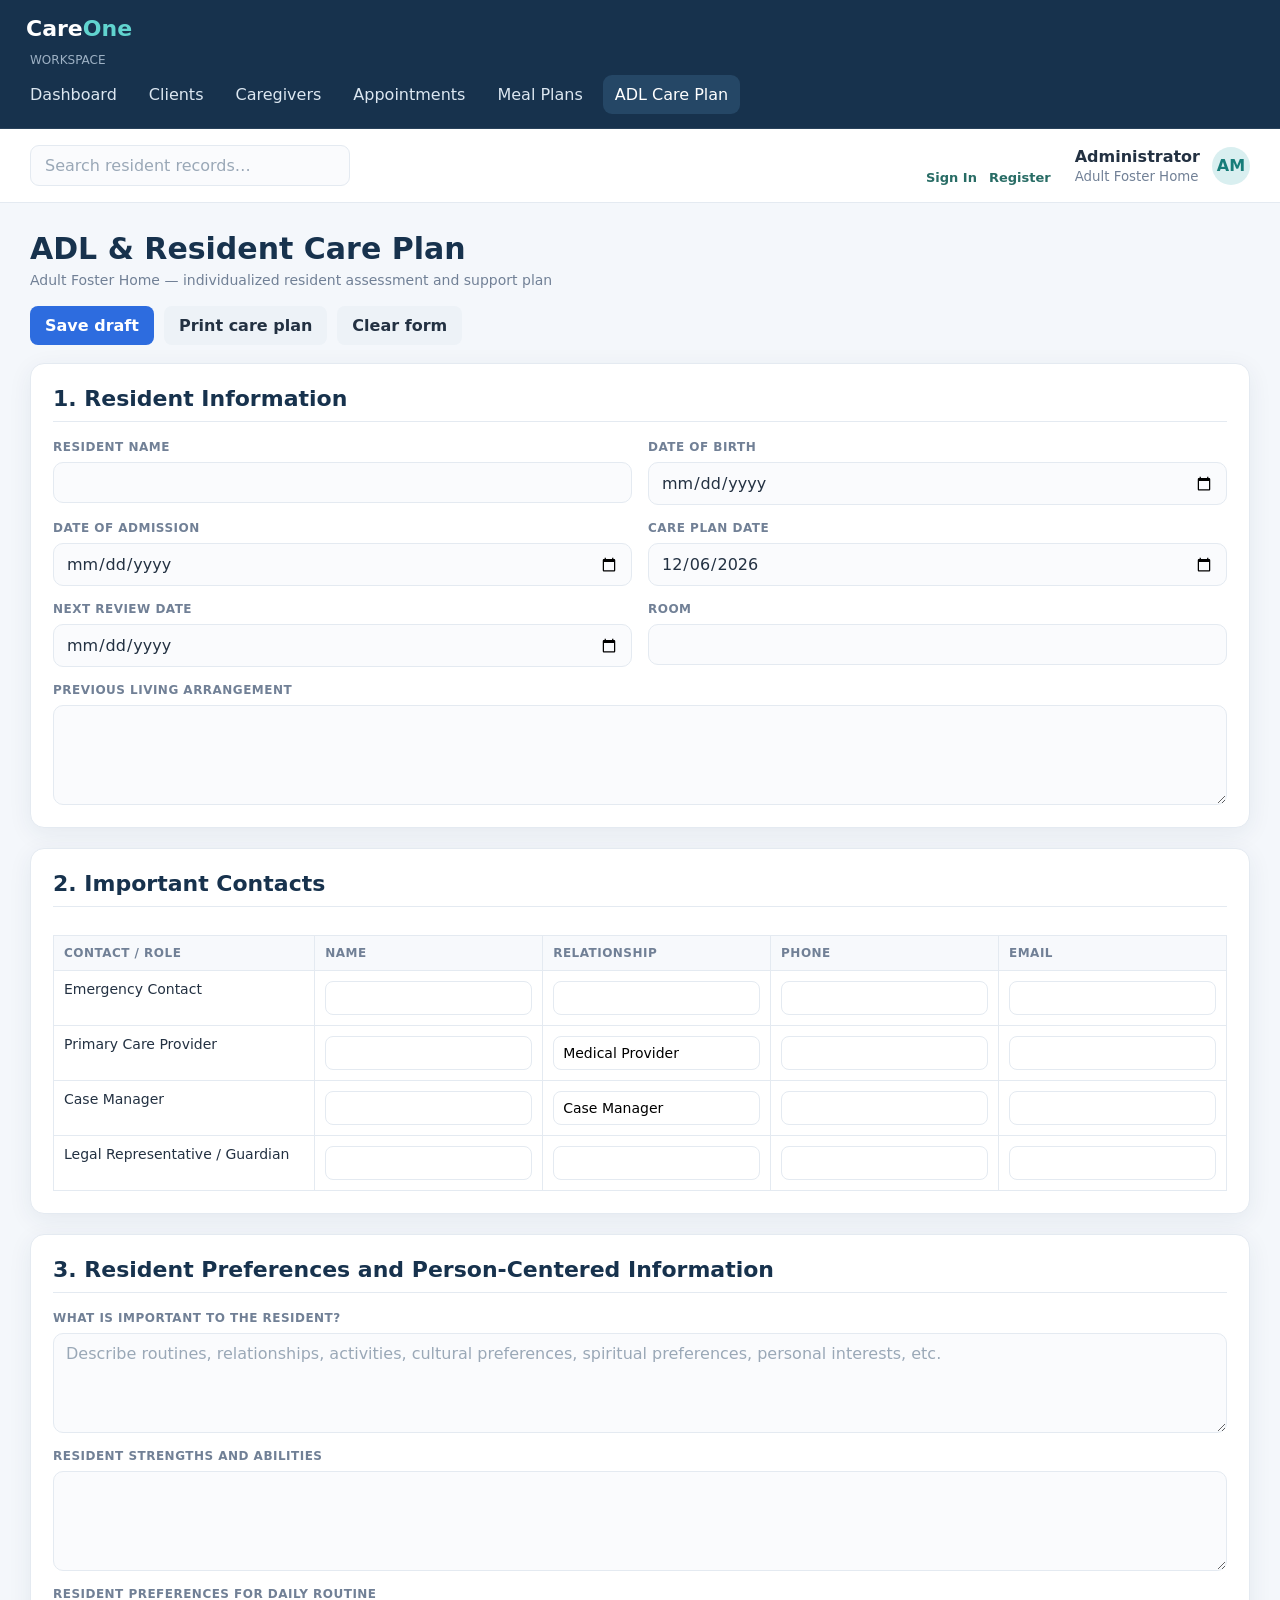
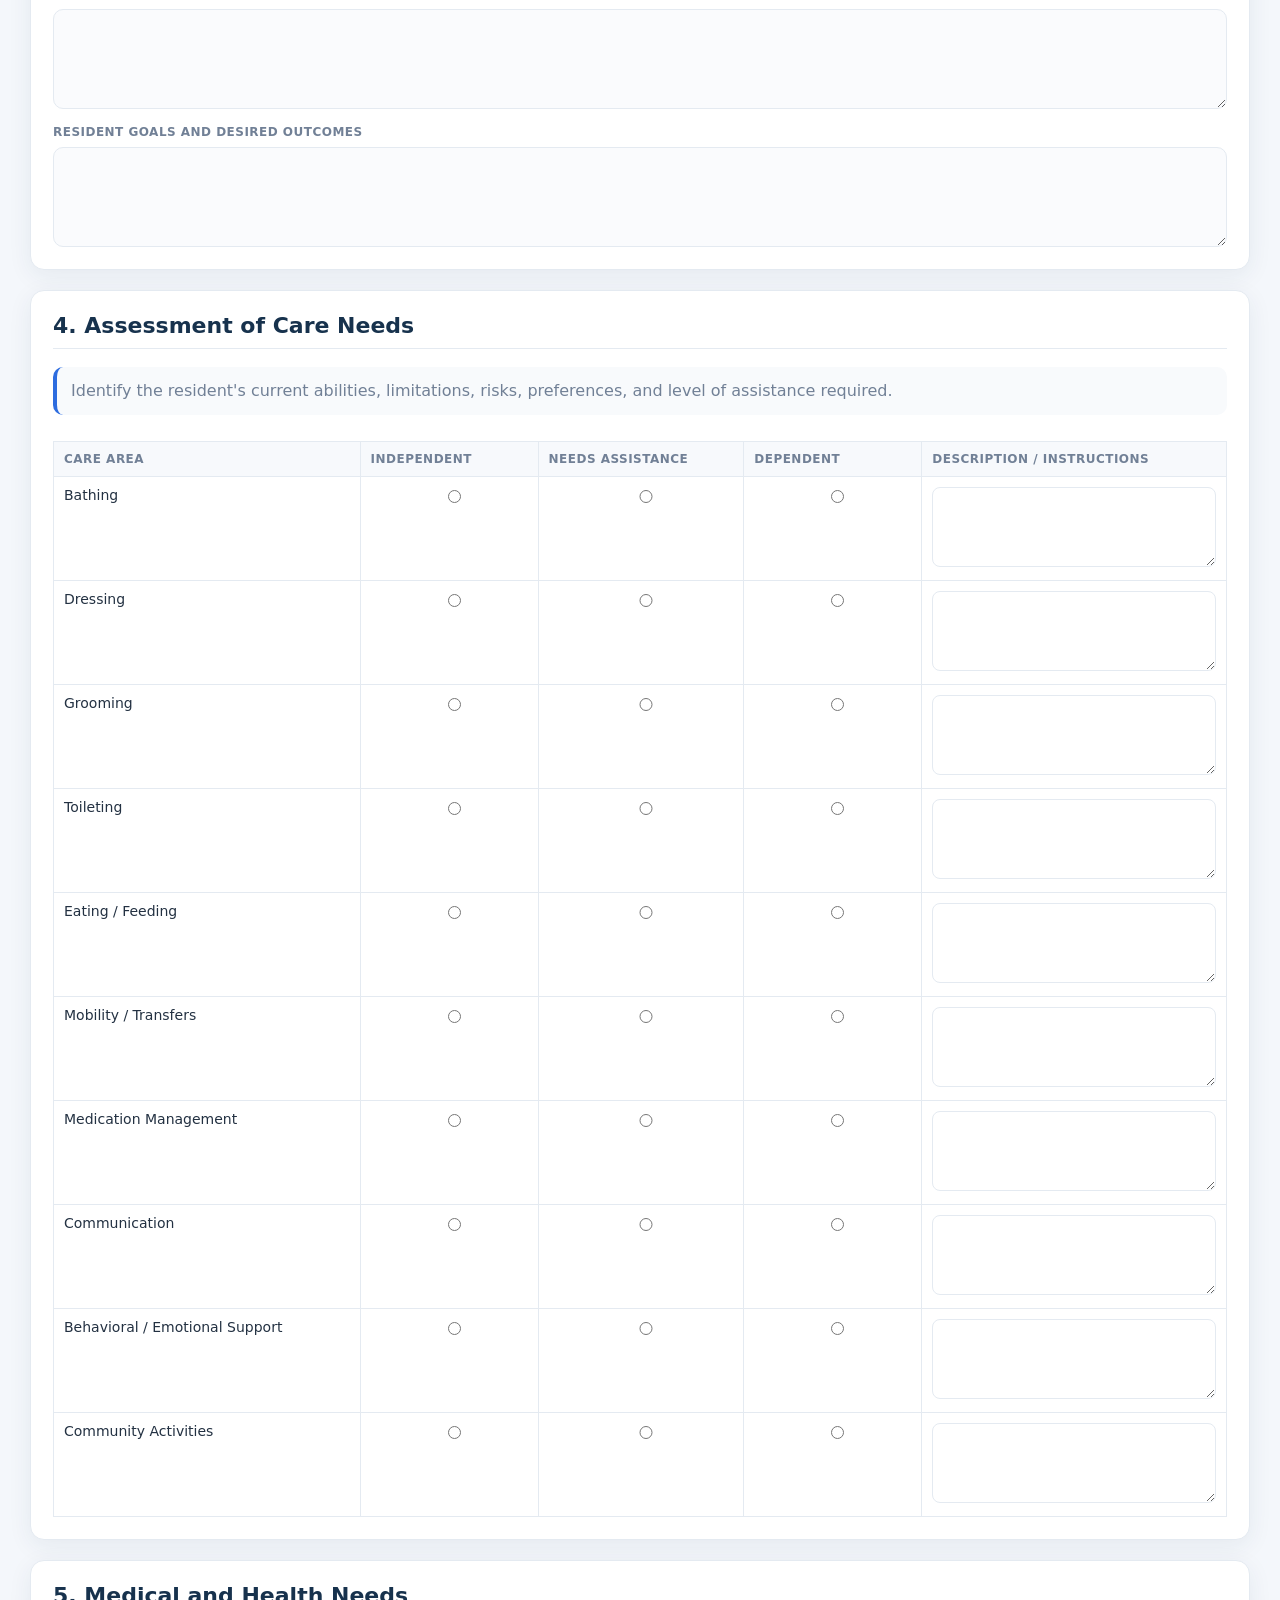
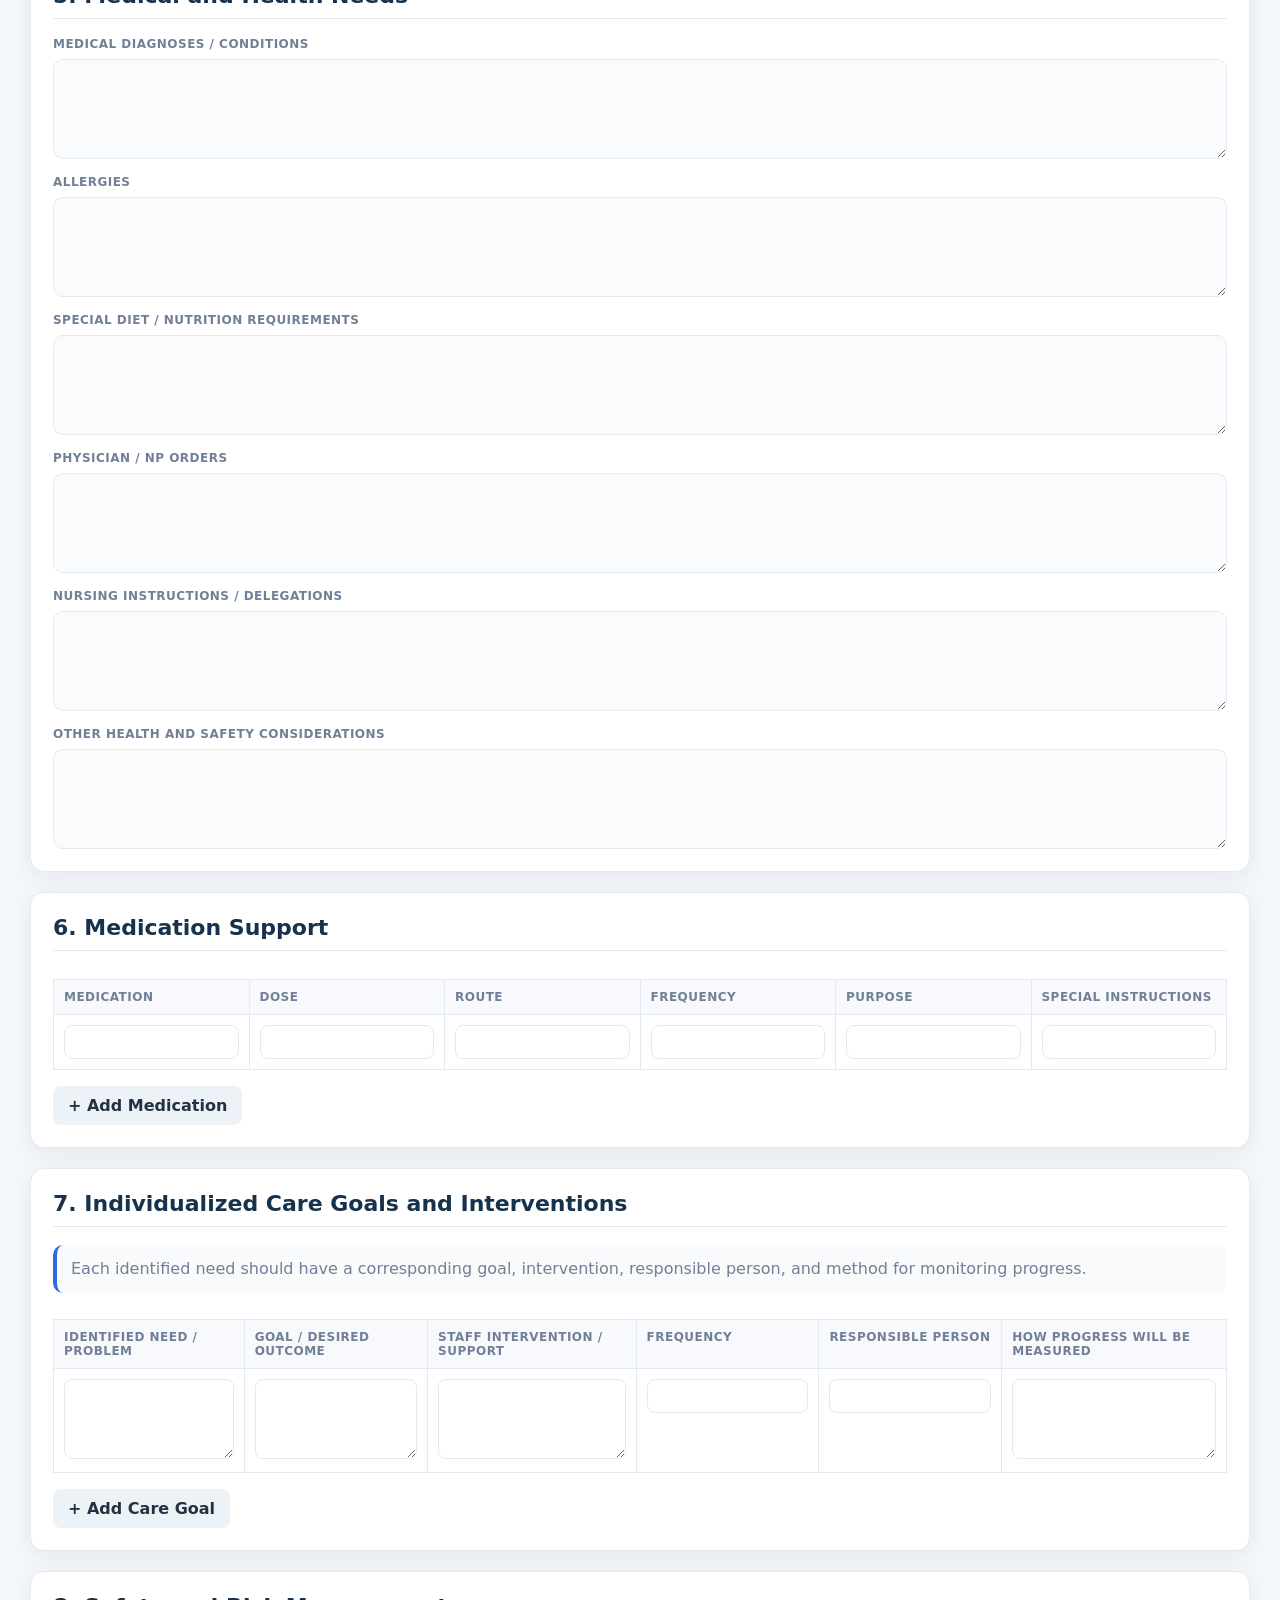
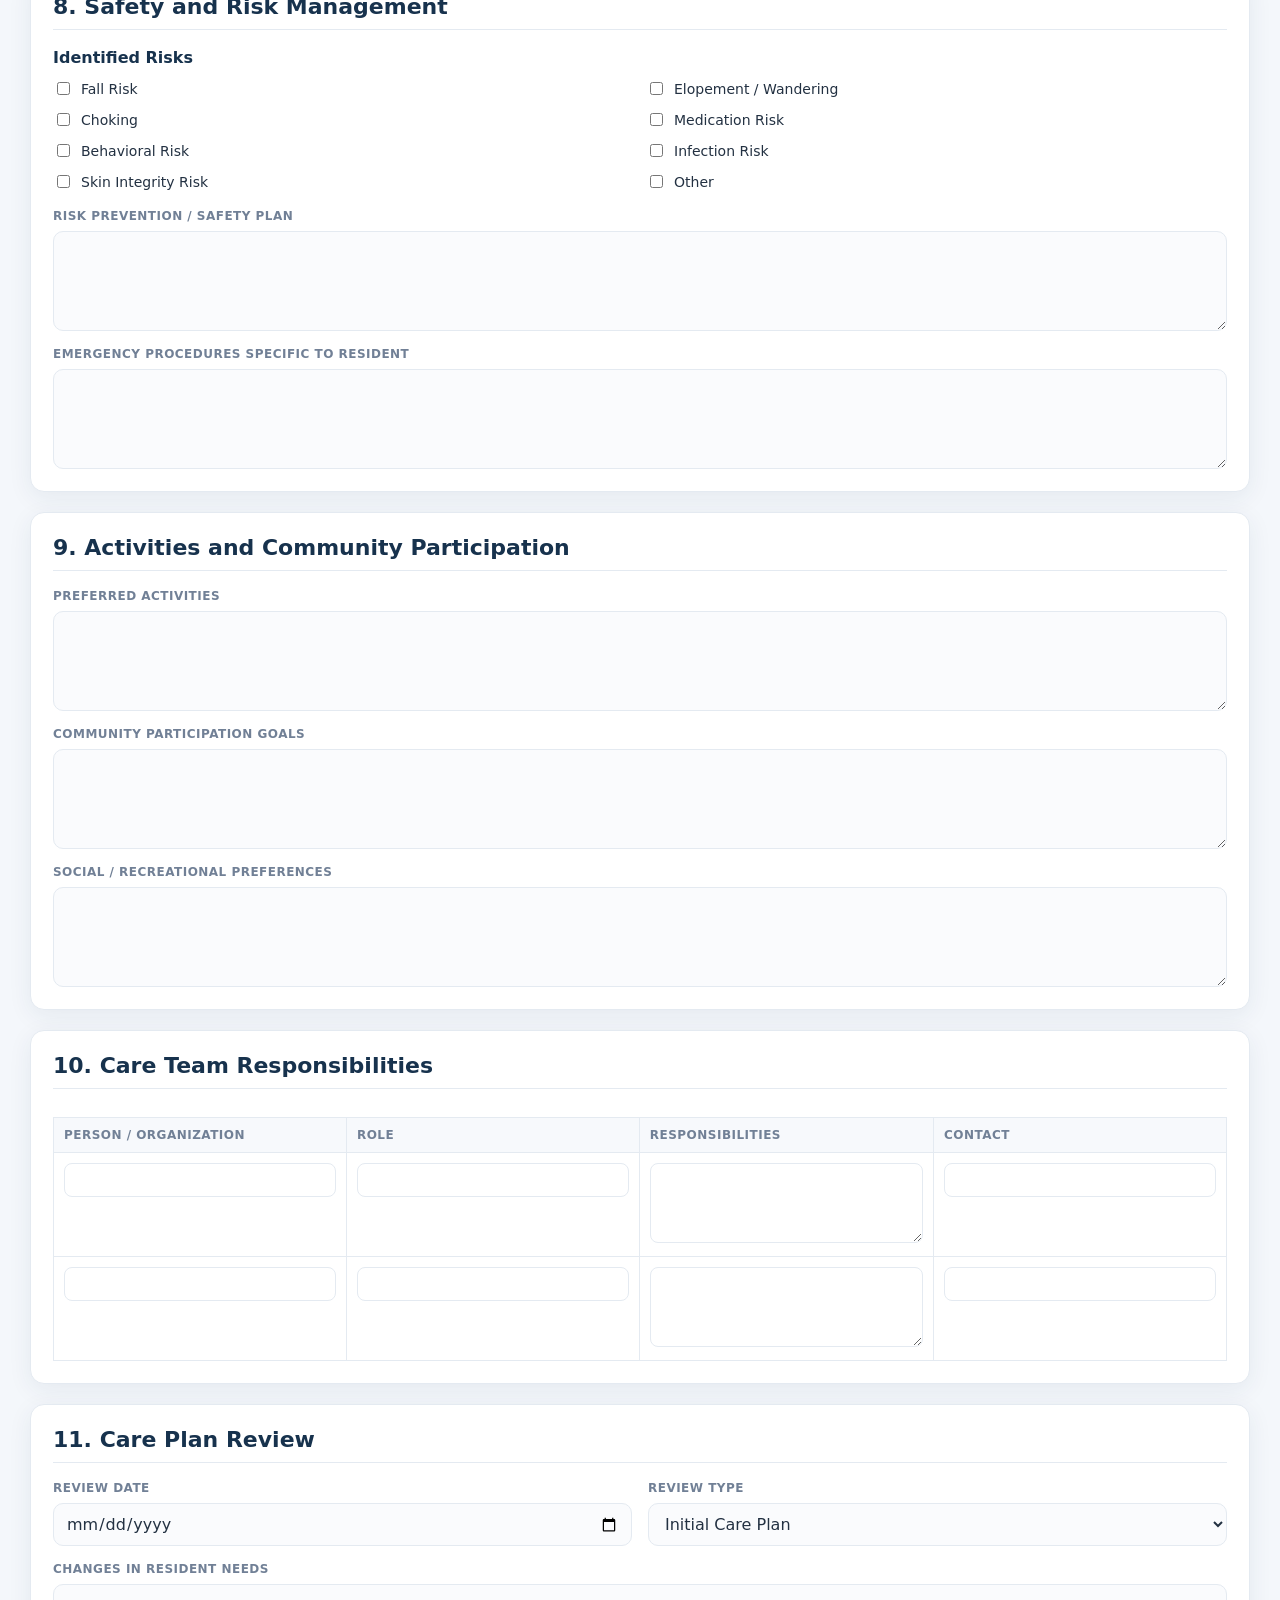
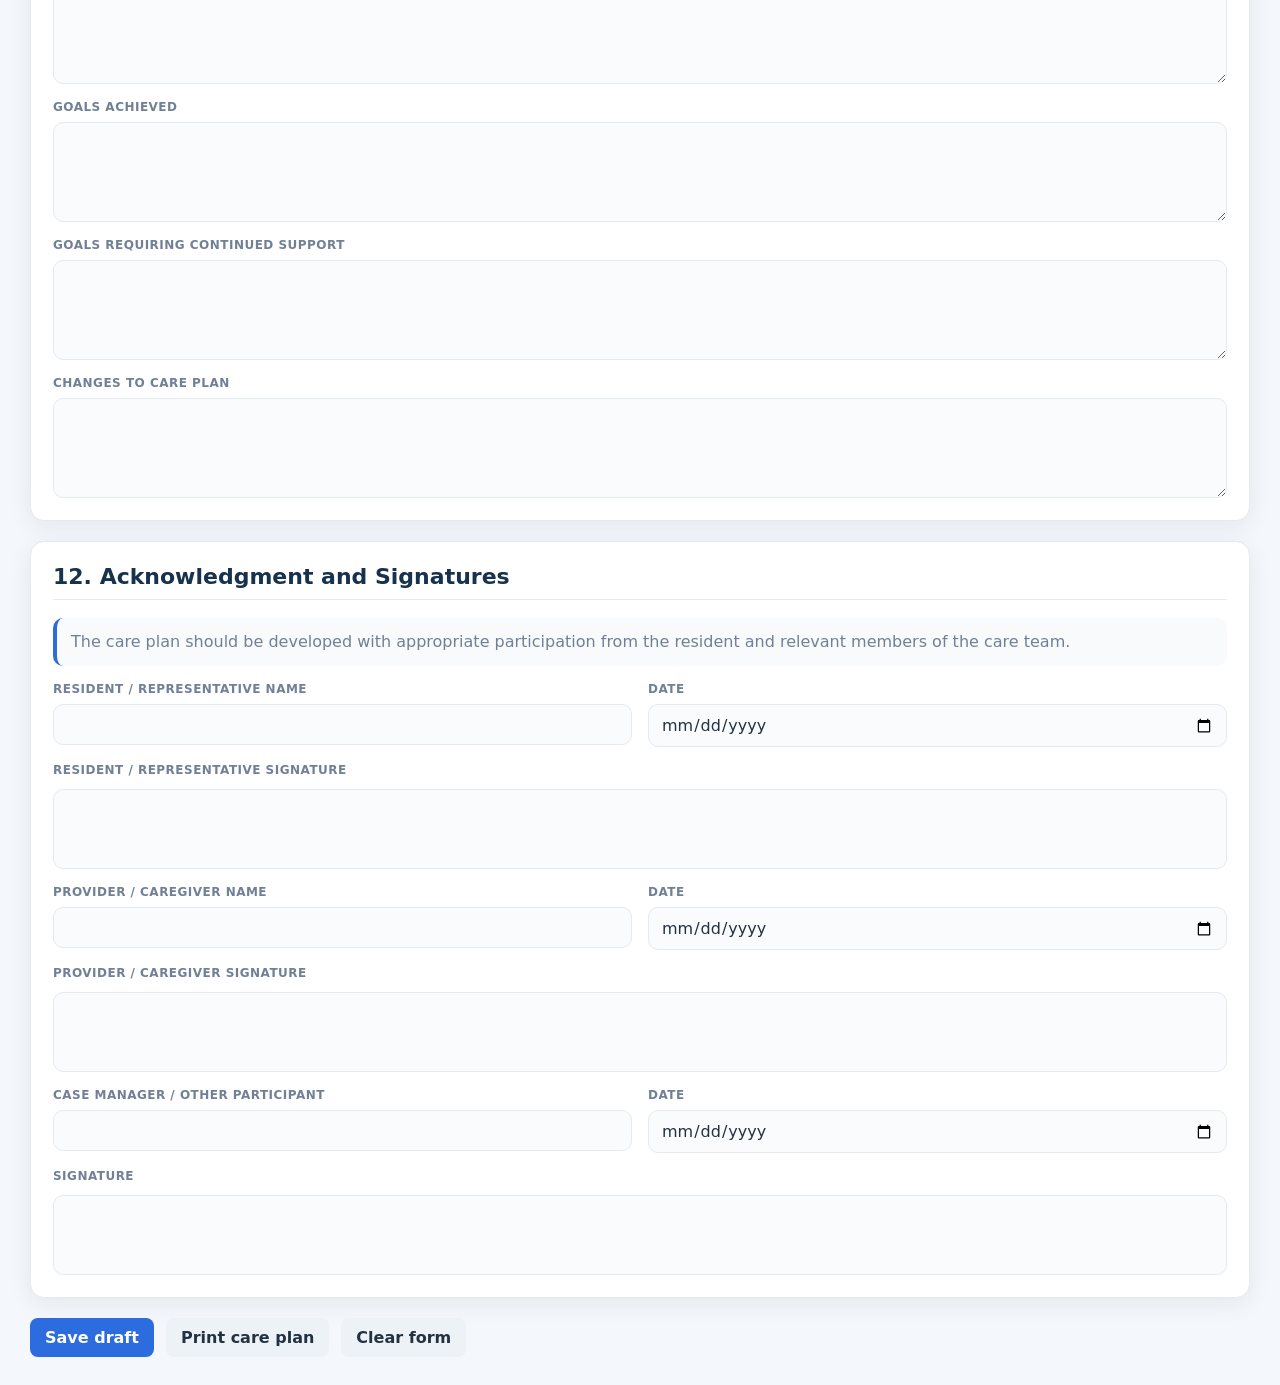
==== commit d5d72337: "Align header actions and top-right admin layout" ====
--- a/adl.html
+++ b/adl.html
@@ -244,9 +244,15 @@
     <main class="main">
       <header class="top">
         <input class="search" placeholder="Search resident records…">
-        <div class="profile">
-          <div><b>Administrator</b><br><small style="color:#718096">Adult Foster Home</small></div>
-          <div class="avatar">AM</div>
+        <div class="top-actions">
+          <div class="auth-links">
+            <a href="signin.html">Sign In</a>
+            <a href="register.html">Register</a>
+          </div>
+          <div class="profile">
+            <div><b>Administrator</b><br><small style="color:#718096">Adult Foster Home</small></div>
+            <div class="avatar">AM</div>
+          </div>
         </div>
       </header>
 
--- a/style.css
+++ b/style.css
@@ -14,6 +14,7 @@
 }
 
 * { box-sizing: border-box; }
+html { scroll-behavior: smooth; }
 body { margin: 0; font-family: Inter, ui-sans-serif, system-ui, -apple-system, "Segoe UI", sans-serif; background: var(--bg); color: var(--text); }
 button, input, select { font: inherit; }
 .auth-container { position: relative; min-height: 100vh; display: grid; place-items: center; overflow: hidden; padding: 32px 20px; background: var(--navy); }
@@ -34,22 +35,45 @@
 .auth-card a { color: var(--blue); font-weight: 700; text-decoration: none; }
 .auth-card a:hover { text-decoration: underline; }
 .auth-card #signinMessage, .auth-card #message { min-height: 20px; color: var(--muted); }
-.app { display: flex; min-height: 100vh; }
+.app { display: block; min-height: 100vh; }
 .app.auth-loading { display: none; }
-.sidebar { width: 250px; background: var(--navy); color: #fff; padding: 24px 16px; position: fixed; inset: 0 auto 0 0; }
-.logo { font-size: 22px; font-weight: 800; padding: 8px 12px 26px; }
+.sidebar { width: 100%; background: var(--navy); color: #fff; padding: 14px 18px; position: sticky; top: 0; z-index: 30; border-bottom: 1px solid rgba(255,255,255,.08); }
+.logo { font-size: 22px; font-weight: 800; padding: 2px 8px 12px; }
 .logo span { color: #61d4cf; }
 .home { font-size: 12px; text-transform: uppercase; color: #9eb1c4; padding: 0 12px 8px; }
-.nav button { display: block; width: 100%; text-align: left; border: 0; background: transparent; color: #dce7f1; padding: 13px 12px; border-radius: 9px; margin: 3px 0; cursor: pointer; }
+.nav { display: flex; flex-wrap: wrap; gap: 8px; align-items: center; }
+.nav button { display: inline-flex; align-items: center; border: 0; background: transparent; color: #dce7f1; padding: 10px 12px; border-radius: 9px; cursor: pointer; }
 .nav button:hover, .nav button.active { background: #254766; color: #fff; }
 .nav button span { display: inline-block; width: 27px; }
-.nav.button { display: block; width: 100%; text-align: left; border: 0; background: transparent; color: #dce7f1; padding: 13px 12px; border-radius: 9px; margin: 3px 0; cursor: pointer; text-decoration: none; }
+.nav.button { display: inline-flex; align-items: center; border: 0; background: transparent; color: #dce7f1; padding: 10px 12px; border-radius: 9px; cursor: pointer; text-decoration: none; }
 .nav.button:hover, .nav.button.active { background: #254766; color: #fff; }
-.sidebar .help { position: absolute; bottom: 25px; left: 20px; right: 20px; background: #21425f; padding: 14px; border-radius: 10px; font-size: 12px; color: #cbd8e5; }
-.main { margin-left: 250px; width: calc(100% - 250px); }
-.top { height: 74px; background: #fff; border-bottom: 1px solid var(--line); display: flex; align-items: center; justify-content: space-between; padding: 0 30px; position: sticky; top: 0; z-index: 5; }
-.search { border: 1px solid var(--line); border-radius: 9px; padding: 10px 14px; width: 320px; background: #fafbfd; }
+.sidebar .help { display: none; }
+.main { width: 100%; }
+.top { height: auto; min-height: 74px; background: #fff; border-bottom: 1px solid var(--line); display: flex; align-items: center; justify-content: space-between; gap: 18px; padding: 14px 30px; position: sticky; top: 84px; z-index: 20; }
+.search { border: 1px solid var(--line); border-radius: 9px; padding: 10px 14px; width: min(320px, 100%); background: #fafbfd; }
 .profile { display: flex; align-items: center; gap: 12px; }
+.topbar-quick-nav {
+  display: flex;
+  align-items: center;
+  gap: 8px;
+  flex-wrap: wrap;
+  margin-left: auto;
+}
+.topbar-quick-nav label {
+  font-size: 11px;
+  font-weight: 700;
+  letter-spacing: .08em;
+  text-transform: uppercase;
+  color: var(--muted);
+}
+.topbar-quick-nav select {
+  border: 1px solid var(--line);
+  border-radius: 9px;
+  background: #fafbfd;
+  padding: 9px 12px;
+  min-width: 180px;
+  color: var(--text);
+}
 .top-actions { display: flex; align-items: center; gap: 24px; }
 .auth-links { display: flex; align-items: center; gap: 12px; }
 .auth-links a { color: var(--blue); font-size: 13px; font-weight: 700; text-decoration: none; }
@@ -60,8 +84,242 @@
 .page.active { display: block; }
 h1 { margin: 0 0 5px; font-size: 28px; }
 .sub { color: var(--muted); margin-bottom: 25px; }
+.page-hero {
+  display: grid;
+  grid-template-columns: 1.2fr .8fr;
+  gap: 24px;
+  align-items: center;
+  background: linear-gradient(135deg, rgba(45, 108, 223, 0.06), rgba(25, 167, 160, 0.09));
+  border: 1px solid rgba(20, 80, 150, 0.08);
+  border-radius: 22px;
+  padding: 26px;
+  box-shadow: 0 14px 35px rgba(18, 38, 68, 0.08);
+  margin-bottom: 24px;
+}
+.page-hero-copy h1 {
+  margin: 0 0 6px;
+}
+.page-hero-copy .sub {
+  margin-bottom: 18px;
+}
+.page-hero-visual {
+  display: flex;
+  justify-content: center;
+}
+.page-hero-card {
+  width: min(100%, 420px);
+  border-radius: 18px;
+  overflow: hidden;
+  box-shadow: 0 18px 34px rgba(23, 50, 77, 0.12);
+  border: 1px solid rgba(23, 50, 77, 0.08);
+  background: #fff;
+}
+.page-hero-card img {
+  display: block;
+  width: 100%;
+  height: 240px;
+  object-fit: cover;
+}
+.page-stat-strip {
+  display: grid;
+  grid-template-columns: repeat(3, minmax(0, 1fr));
+  gap: 16px;
+  margin: 0 0 18px;
+}
+.page-stat {
+  display: flex;
+  align-items: center;
+  gap: 14px;
+  background: #fff;
+  border: 1px solid var(--line);
+  border-radius: 16px;
+  padding: 16px 18px;
+  box-shadow: var(--shadow);
+}
+.page-stat span {
+  display: block;
+  color: var(--muted);
+  font-size: 12px;
+}
+.page-stat strong {
+  display: block;
+  margin-top: 3px;
+  color: var(--navy);
+  font-size: 20px;
+  line-height: 1.2;
+}
+.page-stat-icon {
+  display: grid;
+  place-items: center;
+  width: 46px;
+  height: 46px;
+  border-radius: 14px;
+  font-size: 22px;
+  background: #edf7f3;
+}
+.page-stat-icon.teal { background: #dff4f3; }
+.page-stat-icon.blue { background: #edf4ff; }
+.page-stat-icon.amber { background: #fff5df; }
+.page-stat-icon.green { background: #eaf9f1; }
+.page-stat-icon.pink { background: #fef0f5; }
+.appointments-hero {
+  display: grid;
+  grid-template-columns: 1.2fr .8fr;
+  gap: 24px;
+  align-items: center;
+  background: linear-gradient(135deg, rgba(45, 108, 223, 0.06), rgba(25, 167, 160, 0.09));
+  border: 1px solid rgba(20, 80, 150, 0.08);
+  border-radius: 22px;
+  padding: 26px;
+  box-shadow: 0 14px 35px rgba(18, 38, 68, 0.08);
+  margin-bottom: 24px;
+}
+.eyebrow {
+  display: inline-flex;
+  align-items: center;
+  gap: 8px;
+  margin-bottom: 12px;
+  color: var(--teal);
+  font-size: 11px;
+  font-weight: 800;
+  letter-spacing: .12em;
+  text-transform: uppercase;
+}
+.eyebrow span {
+  display: inline-grid;
+  place-items: center;
+  width: 20px;
+  height: 20px;
+  border-radius: 50%;
+  background: rgba(25, 167, 160, 0.12);
+}
+.chip-row {
+  display: flex;
+  flex-wrap: wrap;
+  gap: 10px;
+}
+.chip {
+  display: inline-flex;
+  align-items: center;
+  gap: 8px;
+  padding: 8px 12px;
+  border-radius: 999px;
+  background: rgba(255, 255, 255, 0.8);
+  border: 1px solid rgba(23, 50, 77, 0.08);
+  color: var(--navy);
+  font-size: 12px;
+  font-weight: 700;
+}
+.chip-icon {
+  display: inline-grid;
+  place-items: center;
+  width: 22px;
+  height: 22px;
+  border-radius: 50%;
+  background: #edf4ff;
+}
+.hero-visual {
+  display: flex;
+  justify-content: center;
+}
+.visual-card {
+  width: min(100%, 420px);
+  border-radius: 18px;
+  overflow: hidden;
+  box-shadow: 0 18px 34px rgba(23, 50, 77, 0.12);
+  border: 1px solid rgba(23, 50, 77, 0.08);
+  background: #fff;
+}
+.visual-card img {
+  display: block;
+  width: 100%;
+  height: 240px;
+  object-fit: cover;
+}
+.summary-grid {
+  display: grid;
+  grid-template-columns: repeat(3, minmax(0, 1fr));
+  gap: 16px;
+  margin: 0 0 18px;
+}
+.mini-stat {
+  display: flex;
+  align-items: center;
+  gap: 14px;
+  background: #fff;
+  border: 1px solid var(--line);
+  border-radius: 16px;
+  padding: 16px 18px;
+  box-shadow: var(--shadow);
+}
+.mini-stat span {
+  display: block;
+  color: var(--muted);
+  font-size: 12px;
+}
+.mini-stat strong {
+  display: block;
+  margin-top: 3px;
+  color: var(--navy);
+  font-size: 20px;
+  line-height: 1.2;
+}
+.mini-stat-icon {
+  display: grid;
+  place-items: center;
+  width: 46px;
+  height: 46px;
+  border-radius: 14px;
+  font-size: 22px;
+  background: #edf7f3;
+}
+.mini-stat-icon.teal { background: #dff4f3; }
+.mini-stat-icon.blue { background: #edf4ff; }
+.mini-stat-icon.amber { background: #fff5df; }
 .grid { display: grid; grid-template-columns: repeat(4, 1fr); gap: 18px; }
 .card { background: var(--card); border: 1px solid var(--line); border-radius: 13px; padding: 20px; box-shadow: var(--shadow); }
+.table-wrap {
+  overflow: hidden;
+}
+.table-header {
+  display: flex;
+  align-items: center;
+  justify-content: space-between;
+  gap: 12px;
+  padding-bottom: 14px;
+  border-bottom: 1px solid var(--line);
+  margin-bottom: 8px;
+}
+.table-header h2 {
+  margin: 0 0 3px;
+  font-size: 20px;
+  color: var(--navy);
+}
+.table-header p {
+  margin: 0;
+  color: var(--muted);
+  font-size: 12px;
+}
+.table-pill {
+  display: inline-flex;
+  align-items: center;
+  gap: 6px;
+  padding: 7px 10px;
+  border-radius: 999px;
+  background: #edf7f3;
+  color: var(--green);
+  font-size: 11px;
+  font-weight: 700;
+}
+.table-pill span {
+  font-size: 10px;
+}
+#appointmentRows tr:hover {
+  background: #f8fbff;
+}
+#appointmentRows td {
+  vertical-align: middle;
+}
 .stat { display: flex; justify-content: space-between; align-items: flex-start; }
 .stat .num { font-size: 30px; font-weight: 800; margin-top: 7px; }
 .icon { width: 42px; height: 42px; border-radius: 10px; background: #edf4ff; display: grid; place-items: center; }
@@ -201,13 +459,8 @@
   .dashboard-layout { grid-template-columns: 1fr; }
 }
 @media (max-width: 950px) {
-  .sidebar { width: 70px; }
-  .logo { font-size: 0; }
-  .logo span { font-size: 20px; }
-  .nav button { font-size: 0; text-align: center; }
-  .nav button span { font-size: 18px; }
-  .home, .help { display: none; }
-  .main { margin-left: 70px; width: calc(100% - 70px); }
+  .top { top: 0; }
+  .nav { justify-content: flex-start; }
   .grid { grid-template-columns: repeat(2, 1fr); }
   .cols { grid-template-columns: 1fr; }
   .form-grid { grid-template-columns: 1fr; }
@@ -215,12 +468,14 @@
 }
 @media (max-width: 600px) {
   .auth-card { padding: 28px 22px; }
-  .top { padding: 0 15px; }
-  .search { width: 160px; }
+  .top { padding: 12px 15px; flex-wrap: wrap; }
+  .search { width: 100%; }
   .top-actions { gap: 10px; }
   .profile > div:first-child { display: none; }
   .content { padding: 20px 15px; }
   .grid, .kpi, .cols { grid-template-columns: 1fr; }
+  .topbar-quick-nav { width: 100%; justify-content: space-between; }
+  .topbar-quick-nav select { min-width: 0; flex: 1; }
   h1 { font-size: 23px; }
 }
 /* =========================
